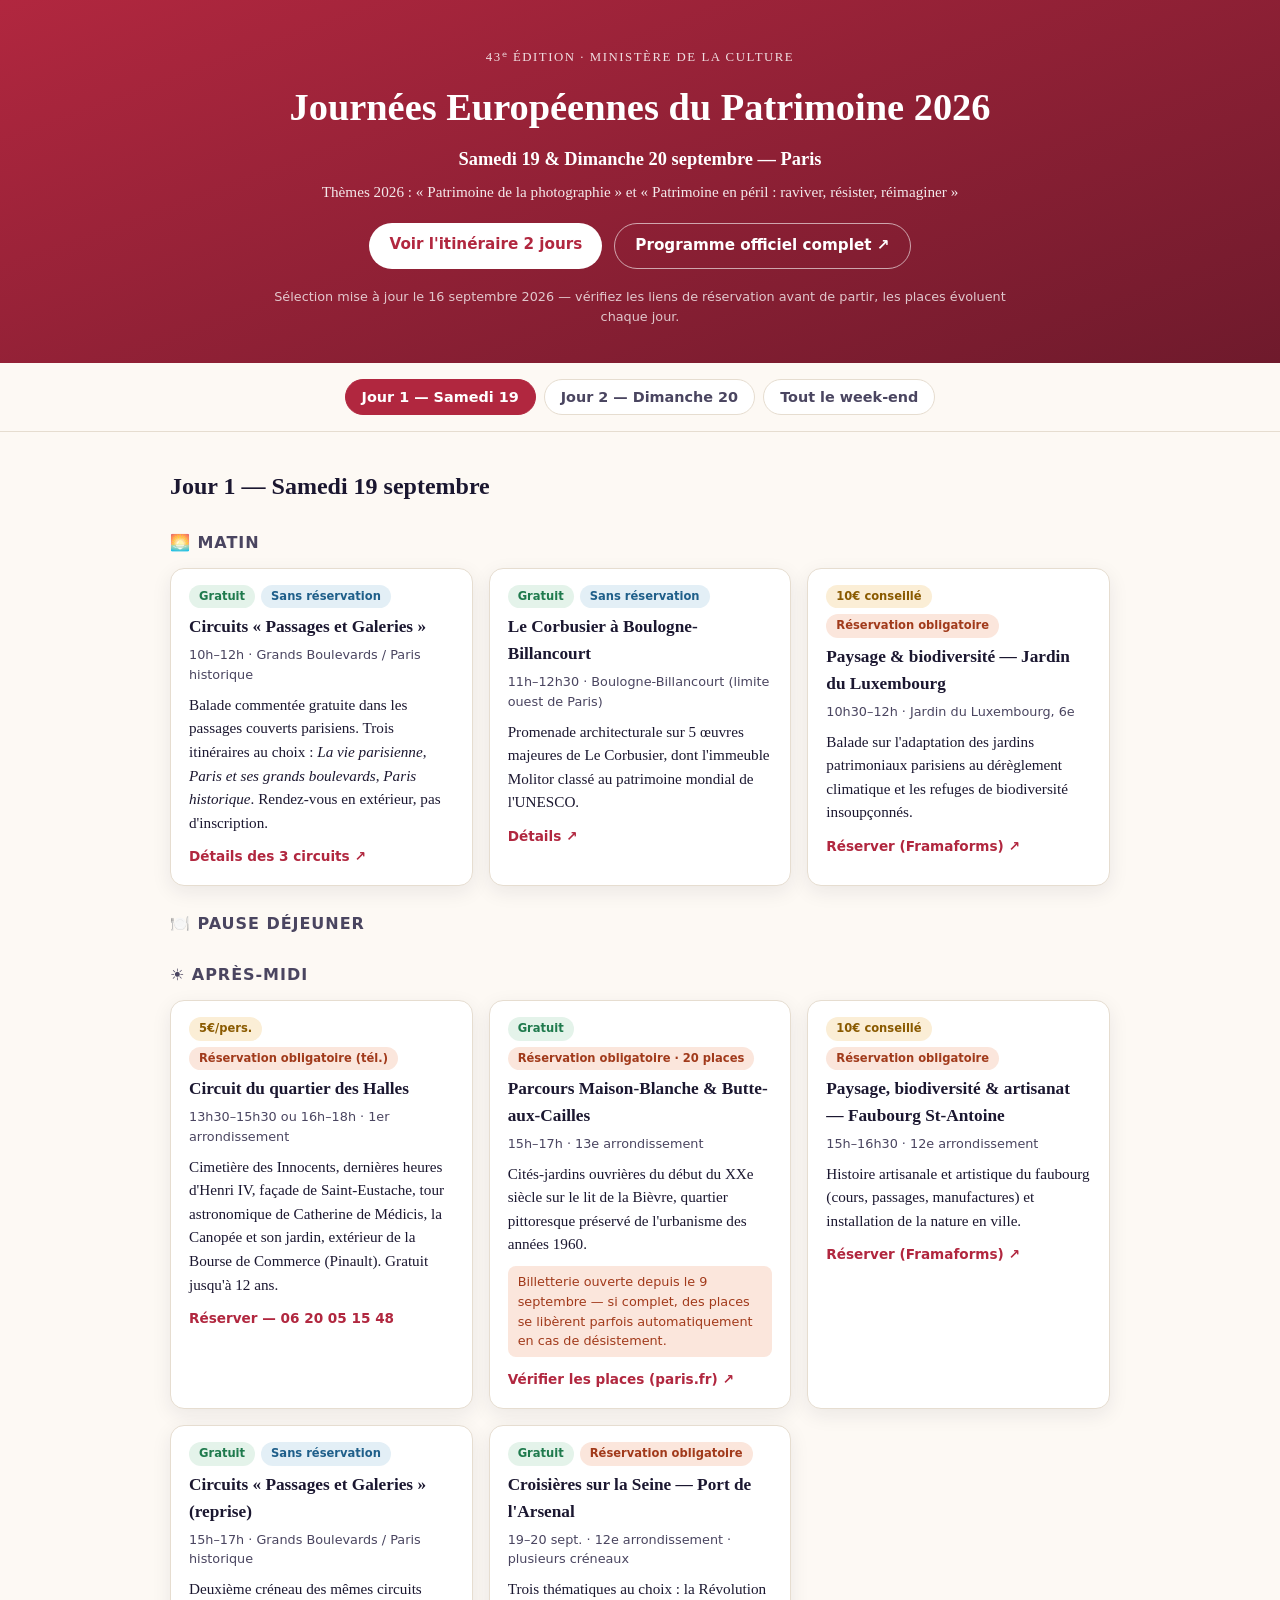
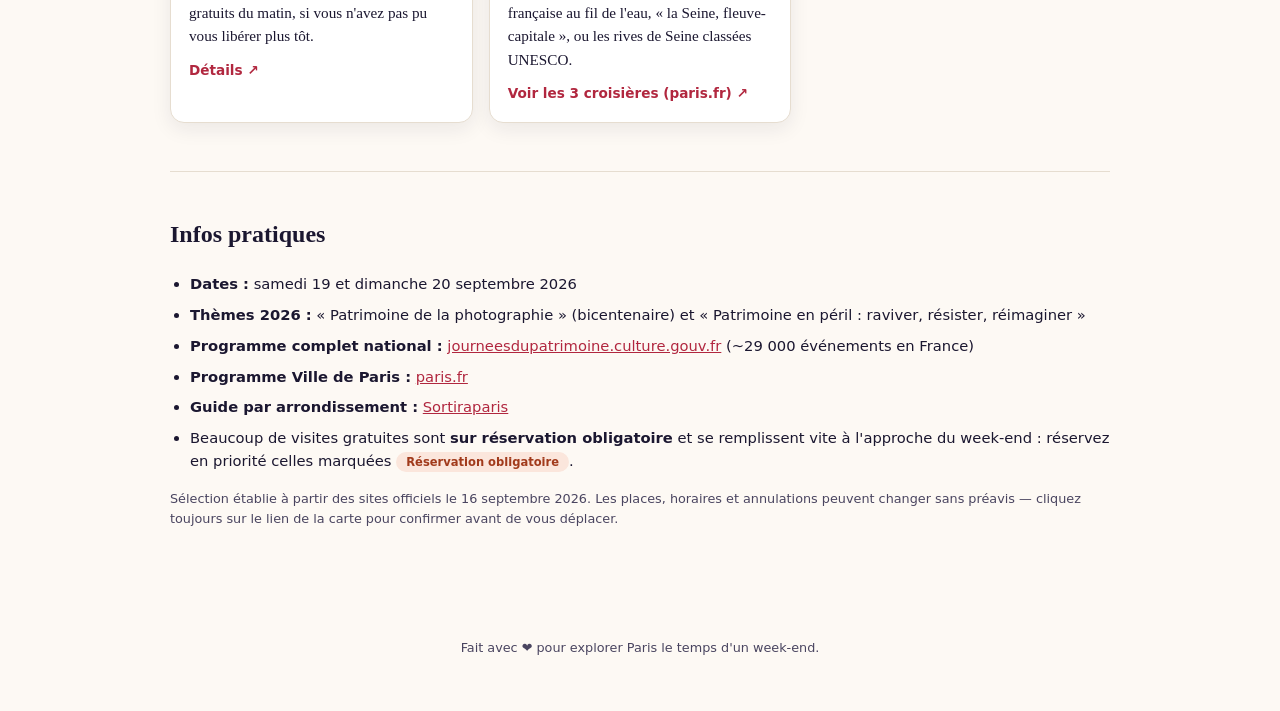
==== index.html @ 511c8ba9 "feat: site itinéraire 2 jours Journées du Patrimoine 2026 Paris Page statique présentant les parcour" ====
<!doctype html>
<html lang="fr">
<head>
<meta charset="UTF-8">
<meta name="viewport" content="width=device-width, initial-scale=1">
<title>Journées du Patrimoine 2026 — Paris</title>
<meta name="description" content="Itinéraire sur 2 jours pour les Journées Européennes du Patrimoine 2026 à Paris : parcours, circuits et visites, samedi 19 et dimanche 20 septembre.">
<link rel="icon" href="data:image/svg+xml,<svg xmlns=%22http://www.w3.org/2000/svg%22 viewBox=%220 0 100 100%22><text y=%22.9em%22 font-size=%2290%22>🏛️</text></svg>">
<link rel="stylesheet" href="assets/style.css">
</head>
<body>

<header class="hero">
  <div class="hero-inner">
    <p class="eyebrow">43ᵉ édition · Ministère de la Culture</p>
    <h1>Journées Européennes du Patrimoine 2026</h1>
    <p class="dates">Samedi 19 &amp; Dimanche 20 septembre — Paris</p>
    <p class="themes">Thèmes 2026 : « Patrimoine de la photographie » et « Patrimoine en péril : raviver, résister, réimaginer »</p>
    <div class="hero-actions">
      <a class="btn btn-primary" href="#itineraire">Voir l'itinéraire 2 jours</a>
      <a class="btn btn-ghost" href="https://journeesdupatrimoine.culture.gouv.fr/programme" target="_blank" rel="noopener">Programme officiel complet ↗</a>
    </div>
    <p class="updated">Sélection mise à jour le 16 septembre 2026 — vérifiez les liens de réservation avant de partir, les places évoluent chaque jour.</p>
  </div>
</header>

<nav class="tabs" aria-label="Choix du jour">
  <button class="tab-btn is-active" data-day="1">Jour 1 — Samedi 19</button>
  <button class="tab-btn" data-day="2">Jour 2 — Dimanche 20</button>
  <button class="tab-btn" data-day="0">Tout le week-end</button>
</nav>

<main id="itineraire">

  <!-- ===================== JOUR 1 ===================== -->
  <section class="day" data-day="1">
    <h2 class="day-title">Jour 1 — Samedi 19 septembre</h2>

    <h3 class="slot">🌅 Matin</h3>
    <div class="cards">

      <article class="card">
        <div class="card-top">
          <span class="chip chip-free">Gratuit</span>
          <span class="chip chip-open">Sans réservation</span>
        </div>
        <h4>Circuits « Passages et Galeries »</h4>
        <p class="meta">10h–12h · Grands Boulevards / Paris historique</p>
        <p>Balade commentée gratuite dans les passages couverts parisiens. Trois itinéraires au choix : <em>La vie parisienne</em>, <em>Paris et ses grands boulevards</em>, <em>Paris historique</em>. Rendez-vous en extérieur, pas d'inscription.</p>
        <a class="link" href="https://www.sortiraparis.com/actualites/journees-du-patrimoine/guides/316820-journees-du-patrimoine-2026-a-paris-les-parcours-de-visites-dans-la-capitale" target="_blank" rel="noopener">Détails des 3 circuits ↗</a>
      </article>

      <article class="card">
        <div class="card-top">
          <span class="chip chip-free">Gratuit</span>
          <span class="chip chip-open">Sans réservation</span>
        </div>
        <h4>Le Corbusier à Boulogne-Billancourt</h4>
        <p class="meta">11h–12h30 · Boulogne-Billancourt (limite ouest de Paris)</p>
        <p>Promenade architecturale sur 5 œuvres majeures de Le Corbusier, dont l'immeuble Molitor classé au patrimoine mondial de l'UNESCO.</p>
        <a class="link" href="https://www.sortiraparis.com/actualites/journees-du-patrimoine/guides/316820-journees-du-patrimoine-2026-a-paris-les-parcours-de-visites-dans-la-capitale" target="_blank" rel="noopener">Détails ↗</a>
      </article>

      <article class="card">
        <div class="card-top">
          <span class="chip chip-paid">10€ conseillé</span>
          <span class="chip chip-warn">Réservation obligatoire</span>
        </div>
        <h4>Paysage &amp; biodiversité — Jardin du Luxembourg</h4>
        <p class="meta">10h30–12h · Jardin du Luxembourg, 6e</p>
        <p>Balade sur l'adaptation des jardins patrimoniaux parisiens au dérèglement climatique et les refuges de biodiversité insoupçonnés.</p>
        <a class="link" href="https://framaforms.org/inscription-parcours-paysage-et-biodiversite-du-19-septembre-2026-a-10h30-autour-du-jardin-du" target="_blank" rel="noopener">Réserver (Framaforms) ↗</a>
      </article>

    </div>

    <h3 class="slot">🍽️ Pause déjeuner</h3>

    <h3 class="slot">☀️ Après-midi</h3>
    <div class="cards">

      <article class="card">
        <div class="card-top">
          <span class="chip chip-paid">5€/pers.</span>
          <span class="chip chip-warn">Réservation obligatoire (tél.)</span>
        </div>
        <h4>Circuit du quartier des Halles</h4>
        <p class="meta">13h30–15h30 ou 16h–18h · 1er arrondissement</p>
        <p>Cimetière des Innocents, dernières heures d'Henri IV, façade de Saint-Eustache, tour astronomique de Catherine de Médicis, la Canopée et son jardin, extérieur de la Bourse de Commerce (Pinault). Gratuit jusqu'à 12 ans.</p>
        <a class="link" href="tel:0620051548">Réserver — 06 20 05 15 48</a>
      </article>

      <article class="card">
        <div class="card-top">
          <span class="chip chip-free">Gratuit</span>
          <span class="chip chip-warn">Réservation obligatoire · 20 places</span>
        </div>
        <h4>Parcours Maison-Blanche &amp; Butte-aux-Cailles</h4>
        <p class="meta">15h–17h · 13e arrondissement</p>
        <p>Cités-jardins ouvrières du début du XXe siècle sur le lit de la Bièvre, quartier pittoresque préservé de l'urbanisme des années 1960.</p>
        <p class="note">Billetterie ouverte depuis le 9 septembre — si complet, des places se libèrent parfois automatiquement en cas de désistement.</p>
        <a class="link" href="https://www.paris.fr/evenements/jep-2026-parcours-dans-le-quartier-de-la-butte-aux-cailles-113688" target="_blank" rel="noopener">Vérifier les places (paris.fr) ↗</a>
      </article>

      <article class="card">
        <div class="card-top">
          <span class="chip chip-paid">10€ conseillé</span>
          <span class="chip chip-warn">Réservation obligatoire</span>
        </div>
        <h4>Paysage, biodiversité &amp; artisanat — Faubourg St-Antoine</h4>
        <p class="meta">15h–16h30 · 12e arrondissement</p>
        <p>Histoire artisanale et artistique du faubourg (cours, passages, manufactures) et installation de la nature en ville.</p>
        <a class="link" href="https://framaforms.org/inscription-parcours-paysage-et-biodiversite-du-19-septembre-2026-a-15h-biodiversite-et-artisanat-au" target="_blank" rel="noopener">Réserver (Framaforms) ↗</a>
      </article>

      <article class="card">
        <div class="card-top">
          <span class="chip chip-free">Gratuit</span>
          <span class="chip chip-open">Sans réservation</span>
        </div>
        <h4>Circuits « Passages et Galeries » (reprise)</h4>
        <p class="meta">15h–17h · Grands Boulevards / Paris historique</p>
        <p>Deuxième créneau des mêmes circuits gratuits du matin, si vous n'avez pas pu vous libérer plus tôt.</p>
        <a class="link" href="https://www.sortiraparis.com/actualites/journees-du-patrimoine/guides/316820-journees-du-patrimoine-2026-a-paris-les-parcours-de-visites-dans-la-capitale" target="_blank" rel="noopener">Détails ↗</a>
      </article>

      <article class="card">
        <div class="card-top">
          <span class="chip chip-free">Gratuit</span>
          <span class="chip chip-warn">Réservation obligatoire</span>
        </div>
        <h4>Croisières sur la Seine — Port de l'Arsenal</h4>
        <p class="meta">19–20 sept. · 12e arrondissement · plusieurs créneaux</p>
        <p>Trois thématiques au choix : la Révolution française au fil de l'eau, « la Seine, fleuve-capitale », ou les rives de Seine classées UNESCO.</p>
        <a class="link" href="https://www.paris.fr/evenements/les-journees-europeennes-du-patrimoine-2026-decouvrez-le-programme-113133" target="_blank" rel="noopener">Voir les 3 croisières (paris.fr) ↗</a>
      </article>

    </div>
  </section>

  <!-- ===================== JOUR 2 ===================== -->
  <section class="day" data-day="2" hidden>
    <h2 class="day-title">Jour 2 — Dimanche 20 septembre</h2>

    <h3 class="slot">🌅 Matin</h3>
    <div class="cards">

      <article class="card">
        <div class="card-top">
          <span class="chip chip-free">Gratuit</span>
          <span class="chip chip-open">Sans réservation</span>
        </div>
        <h4>Circuits « Passages et Galeries »</h4>
        <p class="meta">10h–12h · Grands Boulevards / Paris historique</p>
        <p>Même principe que la veille : balade libre d'accès dans les passages couverts, trois itinéraires au choix.</p>
        <a class="link" href="https://www.sortiraparis.com/actualites/journees-du-patrimoine/guides/316820-journees-du-patrimoine-2026-a-paris-les-parcours-de-visites-dans-la-capitale" target="_blank" rel="noopener">Détails ↗</a>
      </article>

      <article class="card">
        <div class="card-top">
          <span class="chip chip-free">Gratuit</span>
          <span class="chip chip-warn">Réservation obligatoire</span>
        </div>
        <h4>Croisières sur la Seine — Port de l'Arsenal</h4>
        <p class="meta">19–20 sept. · 12e arrondissement</p>
        <p>Créneaux du dimanche disponibles pour les 3 thématiques (Révolution française, Seine fleuve-capitale, rives classées UNESCO).</p>
        <a class="link" href="https://www.paris.fr/evenements/les-journees-europeennes-du-patrimoine-2026-decouvrez-le-programme-113133" target="_blank" rel="noopener">Voir les croisières (paris.fr) ↗</a>
      </article>

    </div>

    <h3 class="slot">🍽️ Pause déjeuner</h3>

    <h3 class="slot">☀️ Après-midi</h3>
    <div class="cards">

      <article class="card">
        <div class="card-top">
          <span class="chip chip-free">Gratuit</span>
          <span class="chip chip-open">Sans réservation</span>
        </div>
        <h4>Le Corbusier à Boulogne-Billancourt</h4>
        <p class="meta">15h–16h30 · Boulogne-Billancourt</p>
        <p>Deuxième créneau du week-end pour cette promenade architecturale, si vous préférez la faire le dimanche.</p>
        <a class="link" href="https://www.sortiraparis.com/actualites/journees-du-patrimoine/guides/316820-journees-du-patrimoine-2026-a-paris-les-parcours-de-visites-dans-la-capitale" target="_blank" rel="noopener">Détails ↗</a>
      </article>

      <article class="card">
        <div class="card-top">
          <span class="chip chip-free">Gratuit</span>
          <span class="chip chip-open">Sans réservation</span>
        </div>
        <h4>Circuits « Passages et Galeries » (reprise)</h4>
        <p class="meta">15h–17h · Grands Boulevards / Paris historique</p>
        <p>Dernier créneau du week-end pour ces circuits gratuits sans inscription.</p>
        <a class="link" href="https://www.sortiraparis.com/actualites/journees-du-patrimoine/guides/316820-journees-du-patrimoine-2026-a-paris-les-parcours-de-visites-dans-la-capitale" target="_blank" rel="noopener">Détails ↗</a>
      </article>

    </div>
  </section>

  <!-- ===================== TOUT LE WEEK-END ===================== -->
  <section class="day" data-day="0" hidden>
    <h2 class="day-title">Sites ouverts tout le week-end (samedi ET dimanche)</h2>
    <p class="sub">À glisser dans l'un ou l'autre jour selon votre parcours géographique — tous nécessitent une réservation, à faire vite.</p>
    <div class="cards">

      <article class="card">
        <div class="card-top">
          <span class="chip chip-free">Gratuit</span>
          <span class="chip chip-warn">Réservation obligatoire</span>
        </div>
        <h4>Hôtel de Ville de Paris</h4>
        <p class="meta">4e arrondissement</p>
        <p>Salons, bibliothèque, salle du Conseil, rencontre avec artisans et restaurateurs, expo photo pour le bicentenaire de la photographie.</p>
        <a class="link" href="https://www.paris.fr/evenements/les-journees-europeennes-du-patrimoine-2026-decouvrez-le-programme-113133" target="_blank" rel="noopener">Réserver (paris.fr) ↗</a>
      </article>

      <article class="card">
        <div class="card-top">
          <span class="chip chip-free">Gratuit</span>
          <span class="chip chip-warn">Réservation obligatoire</span>
        </div>
        <h4>Musée des Arts et Métiers — coulisses</h4>
        <p class="meta">Paris Centre (3e)</p>
        <p>Visite des réserves, histoire de l'église Saint-Martin-des-Champs et du télégraphe de Chappe.</p>
        <a class="link" href="https://www.paris.fr/pages/dix-visites-incontournables-pour-les-journees-du-patrimoine-24566" target="_blank" rel="noopener">Détails ↗</a>
      </article>

      <article class="card">
        <div class="card-top">
          <span class="chip chip-free">Gratuit</span>
          <span class="chip chip-warn">Réservation obligatoire</span>
        </div>
        <h4>Agence spatiale européenne (ESA)</h4>
        <p class="meta">15e arrondissement</p>
        <p>Coulisses de la conquête spatiale : satellites, fusées, missions lunaires, simulation du Conseil de l'ESA.</p>
        <a class="link" href="https://www.paris.fr/pages/dix-visites-incontournables-pour-les-journees-du-patrimoine-24566" target="_blank" rel="noopener">Détails ↗</a>
      </article>

    </div>
  </section>

  <section class="practical">
    <h2>Infos pratiques</h2>
    <ul>
      <li><strong>Dates :</strong> samedi 19 et dimanche 20 septembre 2026</li>
      <li><strong>Thèmes 2026 :</strong> « Patrimoine de la photographie » (bicentenaire) et « Patrimoine en péril : raviver, résister, réimaginer »</li>
      <li><strong>Programme complet national :</strong> <a href="https://journeesdupatrimoine.culture.gouv.fr/programme" target="_blank" rel="noopener">journeesdupatrimoine.culture.gouv.fr</a> (~29 000 événements en France)</li>
      <li><strong>Programme Ville de Paris :</strong> <a href="https://www.paris.fr/evenements/les-journees-europeennes-du-patrimoine-2026-decouvrez-le-programme-113133" target="_blank" rel="noopener">paris.fr</a></li>
      <li><strong>Guide par arrondissement :</strong> <a href="https://www.sortiraparis.com/actualites/journees-du-patrimoine/guides/74984-journees-du-patrimoine-2026-a-paris-75-le-programme-des-visites-a-faire-par-arrondissement" target="_blank" rel="noopener">Sortiraparis</a></li>
      <li>Beaucoup de visites gratuites sont <strong>sur réservation obligatoire</strong> et se remplissent vite à l'approche du week-end : réservez en priorité celles marquées <span class="chip chip-warn" style="display:inline">Réservation obligatoire</span>.</li>
    </ul>
    <p class="disclaimer">Sélection établie à partir des sites officiels le 16 septembre 2026. Les places, horaires et annulations peuvent changer sans préavis — cliquez toujours sur le lien de la carte pour confirmer avant de vous déplacer.</p>
  </section>

</main>

<footer class="site-footer">
  <p>Fait avec ❤️ pour explorer Paris le temps d'un week-end.</p>
</footer>

<script src="assets/script.js"></script>
</body>
</html>
---- assets/style.css ----
:root {
  --ink: #1b1730;
  --ink-soft: #4a4560;
  --paper: #fdf9f4;
  --paper-alt: #ffffff;
  --line: #e6ddd0;
  --accent: #b1273f;
  --accent-ink: #ffffff;
  --free: #1f7a4d;
  --free-bg: #e4f3ea;
  --paid: #8a5a00;
  --paid-bg: #fbeed6;
  --warn: #a13a1b;
  --warn-bg: #fbe6dc;
  --open: #1f5f8a;
  --open-bg: #e3eff6;
  --radius: 14px;
  --shadow: 0 6px 20px rgba(27, 23, 48, 0.08);
}

@media (prefers-color-scheme: dark) {
  :root:not([data-theme="light"]) {
    --ink: #f2eee6;
    --ink-soft: #c7c1d6;
    --paper: #17131f;
    --paper-alt: #201b2b;
    --line: #34304a;
    --shadow: 0 6px 24px rgba(0, 0, 0, 0.4);
    --free-bg: #16382a;
    --free: #7fd9a8;
    --paid-bg: #3a2c10;
    --paid: #e8c26b;
    --warn-bg: #3a2013;
    --warn: #f0a17f;
    --open-bg: #142b3a;
    --open: #8fc7ea;
  }
}

:root[data-theme="dark"] {
  --ink: #f2eee6;
  --ink-soft: #c7c1d6;
  --paper: #17131f;
  --paper-alt: #201b2b;
  --line: #34304a;
  --shadow: 0 6px 24px rgba(0, 0, 0, 0.4);
  --free-bg: #16382a;
  --free: #7fd9a8;
  --paid-bg: #3a2c10;
  --paid: #e8c26b;
  --warn-bg: #3a2013;
  --warn: #f0a17f;
  --open-bg: #142b3a;
  --open: #8fc7ea;
}

* { box-sizing: border-box; }

body {
  margin: 0;
  background: var(--paper);
  color: var(--ink);
  font-family: "Georgia", "Iowan Old Style", "Palatino Linotype", serif;
  line-height: 1.55;
}

.hero {
  background: linear-gradient(160deg, #b1273f 0%, #6f1a2c 100%);
  color: #fff;
  padding: 48px 20px 36px;
  text-align: center;
}
.hero-inner { max-width: 760px; margin: 0 auto; }
.eyebrow {
  text-transform: uppercase;
  letter-spacing: 0.12em;
  font-size: 0.8rem;
  opacity: 0.85;
  margin: 0 0 10px;
}
.hero h1 { margin: 0 0 8px; font-size: clamp(1.6rem, 5vw, 2.4rem); }
.dates { font-size: 1.15rem; margin: 0 0 6px; font-weight: bold; }
.themes { font-size: 0.95rem; opacity: 0.9; margin: 0 0 20px; }
.hero-actions { display: flex; gap: 12px; justify-content: center; flex-wrap: wrap; }
.btn {
  display: inline-block;
  padding: 10px 20px;
  border-radius: 999px;
  text-decoration: none;
  font-size: 0.95rem;
  font-family: system-ui, sans-serif;
  font-weight: 600;
}
.btn-primary { background: #fff; color: var(--accent); }
.btn-ghost { border: 1px solid rgba(255,255,255,0.6); color: #fff; }
.updated { font-size: 0.8rem; opacity: 0.75; margin: 18px 0 0; font-family: system-ui, sans-serif; }

.tabs {
  display: flex;
  justify-content: center;
  gap: 8px;
  padding: 16px 12px;
  flex-wrap: wrap;
  position: sticky;
  top: 0;
  background: var(--paper);
  z-index: 10;
  border-bottom: 1px solid var(--line);
}
.tab-btn {
  font-family: system-ui, sans-serif;
  font-weight: 600;
  font-size: 0.9rem;
  padding: 9px 16px;
  border-radius: 999px;
  border: 1px solid var(--line);
  background: var(--paper-alt);
  color: var(--ink-soft);
  cursor: pointer;
}
.tab-btn.is-active {
  background: var(--accent);
  color: #fff;
  border-color: var(--accent);
}

main { max-width: 980px; margin: 0 auto; padding: 8px 20px 60px; }

.day-title { font-size: 1.5rem; margin: 28px 0 4px; }
.sub { color: var(--ink-soft); font-family: system-ui, sans-serif; font-size: 0.9rem; margin-top: 0; }
.slot { font-family: system-ui, sans-serif; font-size: 1rem; text-transform: uppercase; letter-spacing: 0.06em; color: var(--ink-soft); margin: 26px 0 12px; }

.cards {
  display: grid;
  grid-template-columns: repeat(auto-fit, minmax(260px, 1fr));
  gap: 16px;
}

.card {
  background: var(--paper-alt);
  border: 1px solid var(--line);
  border-radius: var(--radius);
  padding: 16px 18px;
  box-shadow: var(--shadow);
}
.card h4 { margin: 4px 0 4px; font-size: 1.08rem; }
.card .meta {
  font-family: system-ui, sans-serif;
  font-size: 0.8rem;
  color: var(--ink-soft);
  margin: 0 0 8px;
}
.card p { margin: 0 0 10px; font-size: 0.95rem; }
.card .note {
  font-family: system-ui, sans-serif;
  font-size: 0.8rem;
  color: var(--warn);
  background: var(--warn-bg);
  padding: 6px 10px;
  border-radius: 8px;
}
.card-top { display: flex; gap: 6px; flex-wrap: wrap; margin-bottom: 6px; }

.chip {
  font-family: system-ui, sans-serif;
  font-size: 0.72rem;
  font-weight: 700;
  padding: 3px 10px;
  border-radius: 999px;
  white-space: nowrap;
}
.chip-free { background: var(--free-bg); color: var(--free); }
.chip-paid { background: var(--paid-bg); color: var(--paid); }
.chip-warn { background: var(--warn-bg); color: var(--warn); }
.chip-open { background: var(--open-bg); color: var(--open); }

.link {
  display: inline-block;
  font-family: system-ui, sans-serif;
  font-size: 0.85rem;
  font-weight: 600;
  color: var(--accent);
  text-decoration: none;
}
.link:hover { text-decoration: underline; }

.practical {
  margin-top: 48px;
  padding-top: 24px;
  border-top: 1px solid var(--line);
  font-family: system-ui, sans-serif;
}
.practical h2 { font-family: Georgia, serif; }
.practical ul { padding-left: 20px; font-size: 0.92rem; }
.practical li { margin-bottom: 8px; }
.practical a { color: var(--accent); }
.disclaimer { font-size: 0.8rem; color: var(--ink-soft); margin-top: 16px; }

.site-footer {
  text-align: center;
  font-family: system-ui, sans-serif;
  font-size: 0.8rem;
  color: var(--ink-soft);
  padding: 24px 0 40px;
}

@media (max-width: 480px) {
  .hero { padding: 36px 16px 28px; }
  main { padding: 8px 14px 48px; }
}
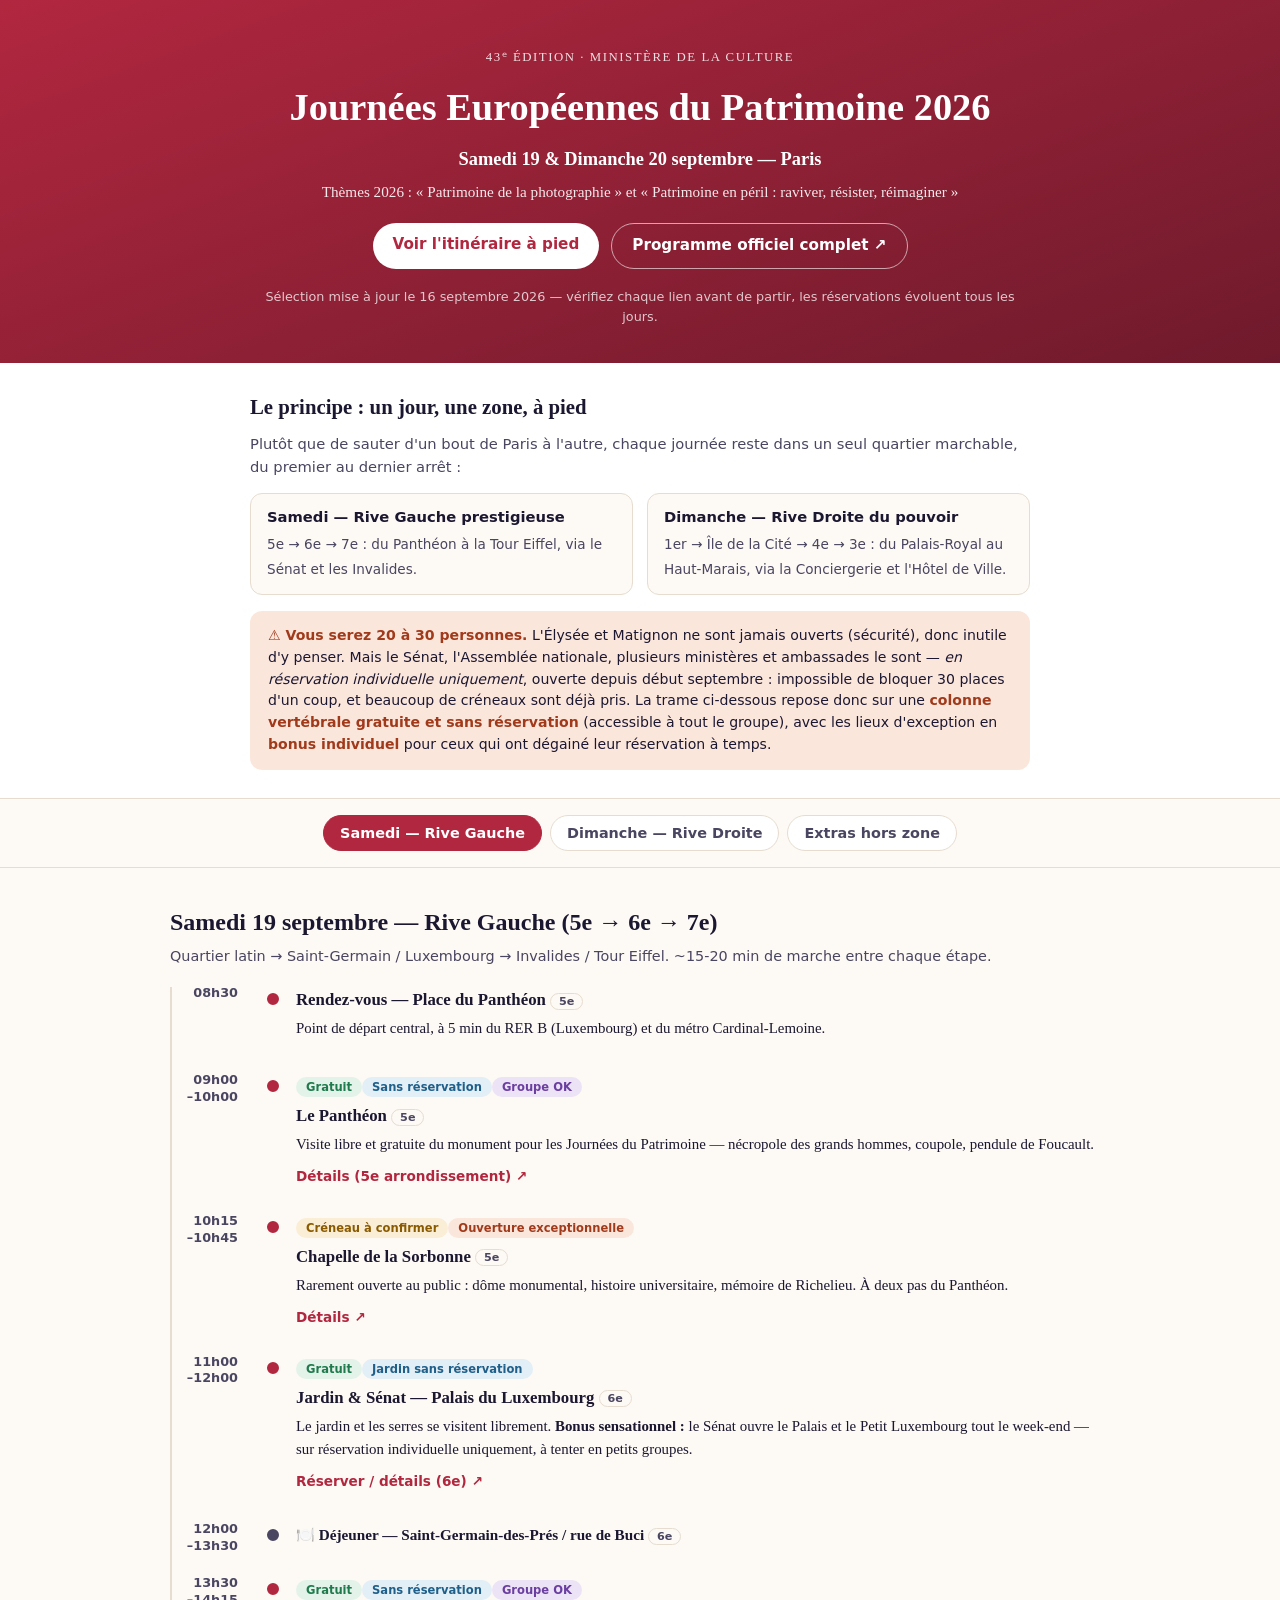
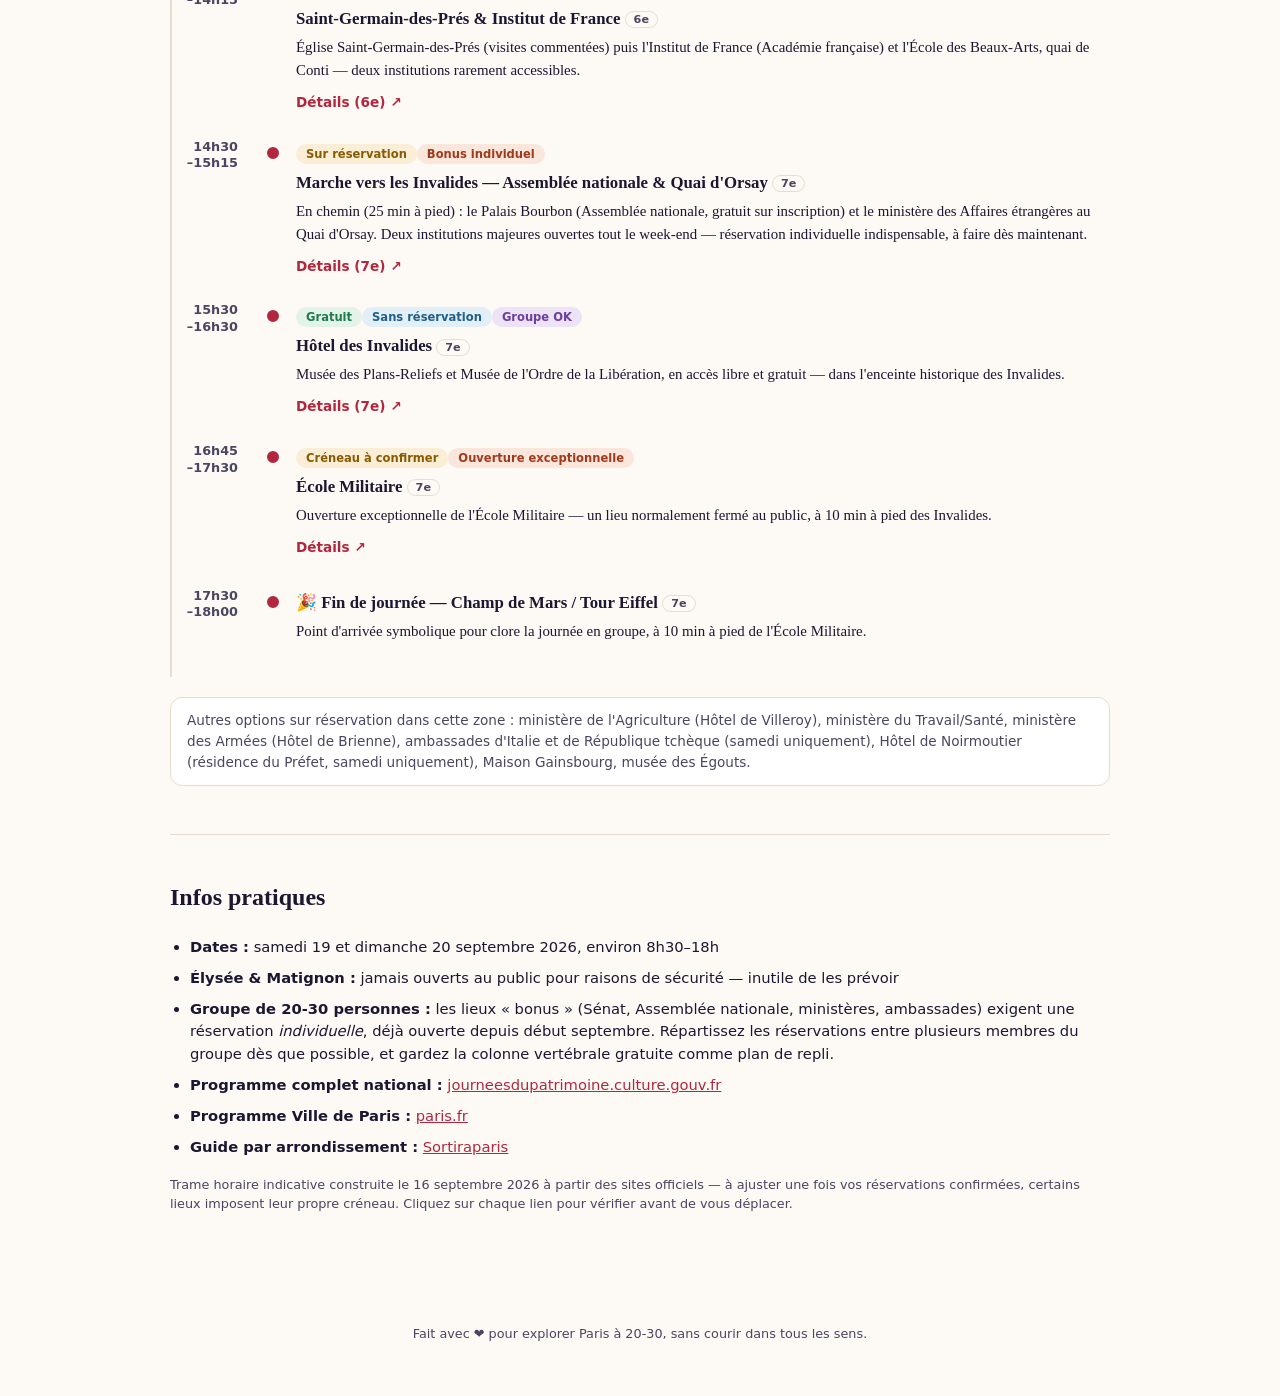
==== commit aade41fa: "feat: refonte géographique de l'itinéraire par zone marchable Remplace la trame précédente (qui saut" ====
--- a/index.html
+++ b/index.html
@@ -4,7 +4,7 @@
 <meta charset="UTF-8">
 <meta name="viewport" content="width=device-width, initial-scale=1">
 <title>Journées du Patrimoine 2026 — Paris</title>
-<meta name="description" content="Itinéraire sur 2 jours pour les Journées Européennes du Patrimoine 2026 à Paris : parcours, circuits et visites, samedi 19 et dimanche 20 septembre.">
+<meta name="description" content="Itinéraire à pied sur 2 jours pour les Journées Européennes du Patrimoine 2026 à Paris, organisé par zone géographique : Rive Gauche le samedi, Rive Droite historique le dimanche.">
 <link rel="icon" href="data:image/svg+xml,<svg xmlns=%22http://www.w3.org/2000/svg%22 viewBox=%220 0 100 100%22><text y=%22.9em%22 font-size=%2290%22>🏛️</text></svg>">
 <link rel="stylesheet" href="assets/style.css">
 </head>
@@ -17,225 +17,315 @@
     <p class="dates">Samedi 19 &amp; Dimanche 20 septembre — Paris</p>
     <p class="themes">Thèmes 2026 : « Patrimoine de la photographie » et « Patrimoine en péril : raviver, résister, réimaginer »</p>
     <div class="hero-actions">
-      <a class="btn btn-primary" href="#itineraire">Voir l'itinéraire 2 jours</a>
+      <a class="btn btn-primary" href="#itineraire">Voir l'itinéraire à pied</a>
       <a class="btn btn-ghost" href="https://journeesdupatrimoine.culture.gouv.fr/programme" target="_blank" rel="noopener">Programme officiel complet ↗</a>
     </div>
-    <p class="updated">Sélection mise à jour le 16 septembre 2026 — vérifiez les liens de réservation avant de partir, les places évoluent chaque jour.</p>
+    <p class="updated">Sélection mise à jour le 16 septembre 2026 — vérifiez chaque lien avant de partir, les réservations évoluent tous les jours.</p>
   </div>
 </header>
 
+<section class="concept">
+  <div class="concept-inner">
+    <h2>Le principe : un jour, une zone, à pied</h2>
+    <p>Plutôt que de sauter d'un bout de Paris à l'autre, chaque journée reste dans un seul quartier marchable, du premier au dernier arrêt :</p>
+    <div class="concept-cols">
+      <div>
+        <strong>Samedi — Rive Gauche prestigieuse</strong>
+        <span>5e → 6e → 7e : du Panthéon à la Tour Eiffel, via le Sénat et les Invalides.</span>
+      </div>
+      <div>
+        <strong>Dimanche — Rive Droite du pouvoir</strong>
+        <span>1er → Île de la Cité → 4e → 3e : du Palais-Royal au Haut-Marais, via la Conciergerie et l'Hôtel de Ville.</span>
+      </div>
+    </div>
+    <div class="callout">
+      <strong>⚠️ Vous serez 20 à 30 personnes.</strong> L'Élysée et Matignon ne sont jamais ouverts (sécurité), donc inutile d'y penser. Mais le Sénat, l'Assemblée nationale, plusieurs ministères et ambassades le sont — <em>en réservation individuelle uniquement</em>, ouverte depuis début septembre : impossible de bloquer 30 places d'un coup, et beaucoup de créneaux sont déjà pris. La trame ci-dessous repose donc sur une <strong>colonne vertébrale gratuite et sans réservation</strong> (accessible à tout le groupe), avec les lieux d'exception en <strong>bonus individuel</strong> pour ceux qui ont dégainé leur réservation à temps.
+    </div>
+  </div>
+</section>
+
 <nav class="tabs" aria-label="Choix du jour">
-  <button class="tab-btn is-active" data-day="1">Jour 1 — Samedi 19</button>
-  <button class="tab-btn" data-day="2">Jour 2 — Dimanche 20</button>
-  <button class="tab-btn" data-day="0">Tout le week-end</button>
+  <button class="tab-btn is-active" data-day="1">Samedi — Rive Gauche</button>
+  <button class="tab-btn" data-day="2">Dimanche — Rive Droite</button>
+  <button class="tab-btn" data-day="0">Extras hors zone</button>
 </nav>
 
 <main id="itineraire">
 
-  <!-- ===================== JOUR 1 ===================== -->
+  <!-- ===================== JOUR 1 : RIVE GAUCHE ===================== -->
   <section class="day" data-day="1">
-    <h2 class="day-title">Jour 1 — Samedi 19 septembre</h2>
-
-    <h3 class="slot">🌅 Matin</h3>
+    <h2 class="day-title">Samedi 19 septembre — Rive Gauche (5e → 6e → 7e)</h2>
+    <p class="sub">Quartier latin → Saint-Germain / Luxembourg → Invalides / Tour Eiffel. ~15-20 min de marche entre chaque étape.</p>
+
+    <ol class="timeline">
+
+      <li class="stop">
+        <div class="stop-time">08h30</div>
+        <div class="stop-body">
+          <h4>Rendez-vous — Place du Panthéon <span class="zone">5e</span></h4>
+          <p>Point de départ central, à 5 min du RER B (Luxembourg) et du métro Cardinal-Lemoine.</p>
+        </div>
+      </li>
+
+      <li class="stop">
+        <div class="stop-time">09h00<br>–10h00</div>
+        <div class="stop-body">
+          <span class="chip chip-free">Gratuit</span><span class="chip chip-open">Sans réservation</span><span class="chip chip-group">Groupe OK</span>
+          <h4>Le Panthéon <span class="zone">5e</span></h4>
+          <p>Visite libre et gratuite du monument pour les Journées du Patrimoine — nécropole des grands hommes, coupole, pendule de Foucault.</p>
+          <a class="link" href="https://www.sortiraparis.com/actualites/journees-du-patrimoine/guides/318693-journees-du-patrimoine-paris-2026-le-programme-des-visites-dans-le-5e-arrondissement" target="_blank" rel="noopener">Détails (5e arrondissement) ↗</a>
+        </div>
+      </li>
+
+      <li class="stop">
+        <div class="stop-time">10h15<br>–10h45</div>
+        <div class="stop-body">
+          <span class="chip chip-paid">Créneau à confirmer</span><span class="chip chip-warn">Ouverture exceptionnelle</span>
+          <h4>Chapelle de la Sorbonne <span class="zone">5e</span></h4>
+          <p>Rarement ouverte au public : dôme monumental, histoire universitaire, mémoire de Richelieu. À deux pas du Panthéon.</p>
+          <a class="link" href="https://www.sortiraparis.com/actualites/journees-du-patrimoine/guides/318693-journees-du-patrimoine-paris-2026-le-programme-des-visites-dans-le-5e-arrondissement" target="_blank" rel="noopener">Détails ↗</a>
+        </div>
+      </li>
+
+      <li class="stop">
+        <div class="stop-time">11h00<br>–12h00</div>
+        <div class="stop-body">
+          <span class="chip chip-free">Gratuit</span><span class="chip chip-open">Jardin sans réservation</span>
+          <h4>Jardin &amp; Sénat — Palais du Luxembourg <span class="zone">6e</span></h4>
+          <p>Le jardin et les serres se visitent librement. <strong>Bonus sensationnel :</strong> le Sénat ouvre le Palais et le Petit Luxembourg tout le week-end — sur réservation individuelle uniquement, à tenter en petits groupes.</p>
+          <a class="link" href="https://www.sortiraparis.com/actualites/journees-du-patrimoine/guides/318679-journees-du-patrimoine-2026-le-programme-des-visites-dans-le-6e-arrondissement-de-paris" target="_blank" rel="noopener">Réserver / détails (6e) ↗</a>
+        </div>
+      </li>
+
+      <li class="stop stop-break">
+        <div class="stop-time">12h00<br>–13h30</div>
+        <div class="stop-body">
+          <h4>🍽️ Déjeuner — Saint-Germain-des-Prés / rue de Buci <span class="zone">6e</span></h4>
+        </div>
+      </li>
+
+      <li class="stop">
+        <div class="stop-time">13h30<br>–14h15</div>
+        <div class="stop-body">
+          <span class="chip chip-free">Gratuit</span><span class="chip chip-open">Sans réservation</span><span class="chip chip-group">Groupe OK</span>
+          <h4>Saint-Germain-des-Prés &amp; Institut de France <span class="zone">6e</span></h4>
+          <p>Église Saint-Germain-des-Prés (visites commentées) puis l'Institut de France (Académie française) et l'École des Beaux-Arts, quai de Conti — deux institutions rarement accessibles.</p>
+          <a class="link" href="https://www.sortiraparis.com/actualites/journees-du-patrimoine/guides/318679-journees-du-patrimoine-2026-le-programme-des-visites-dans-le-6e-arrondissement-de-paris" target="_blank" rel="noopener">Détails (6e) ↗</a>
+        </div>
+      </li>
+
+      <li class="stop">
+        <div class="stop-time">14h30<br>–15h15</div>
+        <div class="stop-body">
+          <span class="chip chip-paid">Sur réservation</span><span class="chip chip-warn">Bonus individuel</span>
+          <h4>Marche vers les Invalides — Assemblée nationale &amp; Quai d'Orsay <span class="zone">7e</span></h4>
+          <p>En chemin (25 min à pied) : le Palais Bourbon (Assemblée nationale, gratuit sur inscription) et le ministère des Affaires étrangères au Quai d'Orsay. Deux institutions majeures ouvertes tout le week-end — réservation individuelle indispensable, à faire dès maintenant.</p>
+          <a class="link" href="https://www.sortiraparis.com/actualites/journees-du-patrimoine/guides/318687-journees-du-patrimoine-2026-partez-a-la-decouverte-du-7e-arrondissement-de-paris" target="_blank" rel="noopener">Détails (7e) ↗</a>
+        </div>
+      </li>
+
+      <li class="stop">
+        <div class="stop-time">15h30<br>–16h30</div>
+        <div class="stop-body">
+          <span class="chip chip-free">Gratuit</span><span class="chip chip-open">Sans réservation</span><span class="chip chip-group">Groupe OK</span>
+          <h4>Hôtel des Invalides <span class="zone">7e</span></h4>
+          <p>Musée des Plans-Reliefs et Musée de l'Ordre de la Libération, en accès libre et gratuit — dans l'enceinte historique des Invalides.</p>
+          <a class="link" href="https://www.sortiraparis.com/actualites/journees-du-patrimoine/guides/318687-journees-du-patrimoine-2026-partez-a-la-decouverte-du-7e-arrondissement-de-paris" target="_blank" rel="noopener">Détails (7e) ↗</a>
+        </div>
+      </li>
+
+      <li class="stop">
+        <div class="stop-time">16h45<br>–17h30</div>
+        <div class="stop-body">
+          <span class="chip chip-paid">Créneau à confirmer</span><span class="chip chip-warn">Ouverture exceptionnelle</span>
+          <h4>École Militaire <span class="zone">7e</span></h4>
+          <p>Ouverture exceptionnelle de l'École Militaire — un lieu normalement fermé au public, à 10 min à pied des Invalides.</p>
+          <a class="link" href="https://www.sortiraparis.com/actualites/journees-du-patrimoine/guides/318687-journees-du-patrimoine-2026-partez-a-la-decouverte-du-7e-arrondissement-de-paris" target="_blank" rel="noopener">Détails ↗</a>
+        </div>
+      </li>
+
+      <li class="stop">
+        <div class="stop-time">17h30<br>–18h00</div>
+        <div class="stop-body">
+          <h4>🎉 Fin de journée — Champ de Mars / Tour Eiffel <span class="zone">7e</span></h4>
+          <p>Point d'arrivée symbolique pour clore la journée en groupe, à 10 min à pied de l'École Militaire.</p>
+        </div>
+      </li>
+
+    </ol>
+
+    <p class="also-in-zone">Autres options sur réservation dans cette zone : ministère de l'Agriculture (Hôtel de Villeroy), ministère du Travail/Santé, ministère des Armées (Hôtel de Brienne), ambassades d'Italie et de République tchèque (samedi uniquement), Hôtel de Noirmoutier (résidence du Préfet, samedi uniquement), Maison Gainsbourg, musée des Égouts.</p>
+  </section>
+
+  <!-- ===================== JOUR 2 : RIVE DROITE ===================== -->
+  <section class="day" data-day="2" hidden>
+    <h2 class="day-title">Dimanche 20 septembre — Rive Droite du pouvoir (1er → Île de la Cité → 4e → 3e)</h2>
+    <p class="sub">Palais-Royal → Tuileries → Île de la Cité → Marais → Haut-Marais. ~15-20 min de marche entre chaque étape.</p>
+
+    <ol class="timeline">
+
+      <li class="stop">
+        <div class="stop-time">08h30</div>
+        <div class="stop-body">
+          <h4>Rendez-vous — Jardins du Palais-Royal <span class="zone">1er</span></h4>
+          <p>Métro Palais-Royal – Musée du Louvre, à 2 min à pied.</p>
+        </div>
+      </li>
+
+      <li class="stop">
+        <div class="stop-time">09h00<br>–09h45</div>
+        <div class="stop-body">
+          <span class="chip chip-free">Gratuit</span><span class="chip chip-open">Jardins sans réservation</span><span class="chip chip-group">Groupe OK</span>
+          <h4>Palais-Royal &amp; Cour des Comptes <span class="zone">1er</span></h4>
+          <p>Jardins du Palais-Royal en accès libre, et la Cour des Comptes ouvre ses portes sans réservation. <strong>Bonus sensationnel :</strong> Conseil d'État, Conseil constitutionnel et ministère de la Culture, également au Palais-Royal, sur réservation individuelle.</p>
+          <a class="link" href="https://www.sortiraparis.com/actualites/journees-du-patrimoine/guides/318670-journees-du-patrimoine-2026-a-paris-le-programme-incontournable-dans-le-1er-arrondissement" target="_blank" rel="noopener">Détails (1er) ↗</a>
+        </div>
+      </li>
+
+      <li class="stop">
+        <div class="stop-time">10h00<br>–10h45</div>
+        <div class="stop-body">
+          <span class="chip chip-free">Gratuit</span><span class="chip chip-open">Sans réservation</span><span class="chip chip-group">Groupe OK</span>
+          <h4>Jardin des Tuileries <span class="zone">1er</span></h4>
+          <p>Promenades commentées gratuites dans le jardin historique, entre Louvre et Concorde.</p>
+          <a class="link" href="https://www.sortiraparis.com/actualites/journees-du-patrimoine/guides/318670-journees-du-patrimoine-2026-a-paris-le-programme-incontournable-dans-le-1er-arrondissement" target="_blank" rel="noopener">Détails ↗</a>
+        </div>
+      </li>
+
+      <li class="stop">
+        <div class="stop-time">11h00<br>–12h00</div>
+        <div class="stop-body">
+          <span class="chip chip-free">Gratuit</span><span class="chip chip-open">Visite libre</span><span class="chip chip-group">Groupe OK</span>
+          <h4>Île de la Cité — Conciergerie &amp; Sainte-Chapelle <span class="zone">1er/4e</span></h4>
+          <p>La Conciergerie, ancienne prison de la Révolution, se visite librement et gratuitement. La Sainte-Chapelle et ses vitraux, juste à côté, complètent la visite (créneau à confirmer).</p>
+          <a class="link" href="https://www.sortiraparis.com/actualites/journees-du-patrimoine/guides/318670-journees-du-patrimoine-2026-a-paris-le-programme-incontournable-dans-le-1er-arrondissement" target="_blank" rel="noopener">Détails ↗</a>
+        </div>
+      </li>
+
+      <li class="stop stop-break">
+        <div class="stop-time">12h00<br>–13h30</div>
+        <div class="stop-body">
+          <h4>🍽️ Déjeuner — Île Saint-Louis <span class="zone">4e</span></h4>
+        </div>
+      </li>
+
+      <li class="stop">
+        <div class="stop-time">13h30<br>–14h15</div>
+        <div class="stop-body">
+          <span class="chip chip-free">Gratuit</span><span class="chip chip-warn">Hôtel de Ville sur résa</span>
+          <h4>Hôtel de Ville &amp; Mémorial des Martyrs de la Déportation <span class="zone">4e</span></h4>
+          <p>Le Mémorial, sur l'Île de la Cité, se visite librement et gratuitement — un lieu de mémoire poignant. L'Hôtel de Ville, juste après, ouvre ses salons sur réservation individuelle.</p>
+          <a class="link" href="https://www.sortiraparis.com/actualites/journees-du-patrimoine/guides/318677-journees-du-patrimoine-2026-les-bons-plans-et-animations-dans-le-4e-arrondissement" target="_blank" rel="noopener">Détails (4e) ↗</a>
+        </div>
+      </li>
+
+      <li class="stop">
+        <div class="stop-time">14h30<br>–15h15</div>
+        <div class="stop-body">
+          <span class="chip chip-free">Gratuit</span><span class="chip chip-open">Sans réservation</span><span class="chip chip-group">Groupe OK</span>
+          <h4>Le Marais — Saint-Gervais &amp; Mémorial de la Shoah <span class="zone">4e</span></h4>
+          <p>Église Saint-Gervais-Saint-Protais (visite et concert d'orgue) et le Mémorial de la Shoah, en accès libre et gratuit.</p>
+          <a class="link" href="https://www.sortiraparis.com/actualites/journees-du-patrimoine/guides/318677-journees-du-patrimoine-2026-les-bons-plans-et-animations-dans-le-4e-arrondissement" target="_blank" rel="noopener">Détails ↗</a>
+        </div>
+      </li>
+
+      <li class="stop">
+        <div class="stop-time">15h30<br>–16h15</div>
+        <div class="stop-body">
+          <span class="chip chip-free">Gratuit</span><span class="chip chip-open">Sans réservation</span><span class="chip chip-group">Groupe OK</span>
+          <h4>Haut-Marais — Carnavalet ou Picasso <span class="zone">3e</span></h4>
+          <p>Le musée Carnavalet (histoire de Paris) ou le musée Picasso, gratuits ce week-end — à choisir selon les goûts du groupe, ils sont à 5 min l'un de l'autre.</p>
+          <a class="link" href="https://www.sortiraparis.com/actualites/journees-du-patrimoine/guides/318813-journees-du-patrimoine-2026-a-paris-les-lieux-a-visiter-dans-le-3e-arrondissement" target="_blank" rel="noopener">Détails (3e) ↗</a>
+        </div>
+      </li>
+
+      <li class="stop">
+        <div class="stop-time">16h30<br>–17h15</div>
+        <div class="stop-body">
+          <span class="chip chip-free">Gratuit</span><span class="chip chip-open">Sans réservation</span><span class="chip chip-group">Groupe OK</span>
+          <h4>Archives nationales &amp; Musée de la Chasse et de la Nature <span class="zone">3e</span></h4>
+          <p>Les Archives nationales dans leur hôtel particulier, et le surprenant Musée de la Chasse et de la Nature — deux visites libres et gratuites pour finir en douceur.</p>
+          <a class="link" href="https://www.sortiraparis.com/actualites/journees-du-patrimoine/guides/318813-journees-du-patrimoine-2026-a-paris-les-lieux-a-visiter-dans-le-3e-arrondissement" target="_blank" rel="noopener">Détails ↗</a>
+        </div>
+      </li>
+
+      <li class="stop">
+        <div class="stop-time">17h15<br>–18h00</div>
+        <div class="stop-body">
+          <h4>🎉 Fin de journée — Haut-Marais <span class="zone">3e</span></h4>
+          <p>Terrasses et bars du quartier pour clore le week-end en groupe.</p>
+        </div>
+      </li>
+
+    </ol>
+
+    <p class="also-in-zone">Autres options sur réservation dans cette zone : ministère de la Justice (Hôtel de Bourvallais), Cour d'appel (samedi uniquement), Bourse de Commerce (collection Pinault), ateliers d'art du Louvre, Banque de France (samedi uniquement), Tribunal Administratif, Tribunal de Commerce, Bibliothèque polonaise (samedi uniquement), Hôtel de Sully.</p>
+  </section>
+
+  <!-- ===================== EXTRAS HORS ZONE ===================== -->
+  <section class="day" data-day="0" hidden>
+    <h2 class="day-title">Extras hors zone — pour un 3e jour ou un groupe scindé</h2>
+    <p class="sub">Ces parcours sont gratuits et sans réservation, mais géographiquement éloignés des deux zones ci-dessus : à réserver pour un sous-groupe motivé ou une prochaine visite, plutôt qu'à intégrer à la marche principale.</p>
     <div class="cards">
 
       <article class="card">
         <div class="card-top">
-          <span class="chip chip-free">Gratuit</span>
-          <span class="chip chip-open">Sans réservation</span>
+          <span class="chip chip-free">Gratuit</span><span class="chip chip-open">Sans réservation</span>
         </div>
         <h4>Circuits « Passages et Galeries »</h4>
-        <p class="meta">10h–12h · Grands Boulevards / Paris historique</p>
-        <p>Balade commentée gratuite dans les passages couverts parisiens. Trois itinéraires au choix : <em>La vie parisienne</em>, <em>Paris et ses grands boulevards</em>, <em>Paris historique</em>. Rendez-vous en extérieur, pas d'inscription.</p>
-        <a class="link" href="https://www.sortiraparis.com/actualites/journees-du-patrimoine/guides/316820-journees-du-patrimoine-2026-a-paris-les-parcours-de-visites-dans-la-capitale" target="_blank" rel="noopener">Détails des 3 circuits ↗</a>
-      </article>
-
-      <article class="card">
-        <div class="card-top">
-          <span class="chip chip-free">Gratuit</span>
-          <span class="chip chip-open">Sans réservation</span>
+        <p class="meta">Samedi et dimanche, 10h–12h et 15h–17h · Grands Boulevards (2e/9e)</p>
+        <p>Balade commentée gratuite dans les passages couverts parisiens. Trois itinéraires au choix.</p>
+        <a class="link" href="https://www.sortiraparis.com/actualites/journees-du-patrimoine/guides/316820-journees-du-patrimoine-2026-a-paris-les-parcours-de-visites-dans-la-capitale" target="_blank" rel="noopener">Détails ↗</a>
+      </article>
+
+      <article class="card">
+        <div class="card-top">
+          <span class="chip chip-paid">5€/pers.</span><span class="chip chip-warn">Réservation (tél.)</span>
+        </div>
+        <h4>Circuit du quartier des Halles</h4>
+        <p class="meta">Samedi uniquement, 13h30–15h30 ou 16h–18h · 1er</p>
+        <p>Cimetière des Innocents, Saint-Eustache, la Canopée. Uniquement le samedi : incompatible avec le programme du dimanche.</p>
+        <a class="link" href="tel:0620051548">Réserver — 06 20 05 15 48</a>
+      </article>
+
+      <article class="card">
+        <div class="card-top">
+          <span class="chip chip-free">Gratuit</span><span class="chip chip-open">Sans réservation</span>
         </div>
         <h4>Le Corbusier à Boulogne-Billancourt</h4>
-        <p class="meta">11h–12h30 · Boulogne-Billancourt (limite ouest de Paris)</p>
-        <p>Promenade architecturale sur 5 œuvres majeures de Le Corbusier, dont l'immeuble Molitor classé au patrimoine mondial de l'UNESCO.</p>
+        <p class="meta">Sam. 11h–12h30 &amp; 14h–15h30 · Dim. 15h–16h30 · hors Paris intra-muros</p>
+        <p>5 œuvres majeures classées UNESCO — nécessite un aller-retour dédié, à ne pas mélanger avec la marche du jour.</p>
         <a class="link" href="https://www.sortiraparis.com/actualites/journees-du-patrimoine/guides/316820-journees-du-patrimoine-2026-a-paris-les-parcours-de-visites-dans-la-capitale" target="_blank" rel="noopener">Détails ↗</a>
       </article>
 
       <article class="card">
         <div class="card-top">
-          <span class="chip chip-paid">10€ conseillé</span>
-          <span class="chip chip-warn">Réservation obligatoire</span>
-        </div>
-        <h4>Paysage &amp; biodiversité — Jardin du Luxembourg</h4>
-        <p class="meta">10h30–12h · Jardin du Luxembourg, 6e</p>
-        <p>Balade sur l'adaptation des jardins patrimoniaux parisiens au dérèglement climatique et les refuges de biodiversité insoupçonnés.</p>
-        <a class="link" href="https://framaforms.org/inscription-parcours-paysage-et-biodiversite-du-19-septembre-2026-a-10h30-autour-du-jardin-du" target="_blank" rel="noopener">Réserver (Framaforms) ↗</a>
-      </article>
-
-    </div>
-
-    <h3 class="slot">🍽️ Pause déjeuner</h3>
-
-    <h3 class="slot">☀️ Après-midi</h3>
-    <div class="cards">
-
-      <article class="card">
-        <div class="card-top">
-          <span class="chip chip-paid">5€/pers.</span>
-          <span class="chip chip-warn">Réservation obligatoire (tél.)</span>
-        </div>
-        <h4>Circuit du quartier des Halles</h4>
-        <p class="meta">13h30–15h30 ou 16h–18h · 1er arrondissement</p>
-        <p>Cimetière des Innocents, dernières heures d'Henri IV, façade de Saint-Eustache, tour astronomique de Catherine de Médicis, la Canopée et son jardin, extérieur de la Bourse de Commerce (Pinault). Gratuit jusqu'à 12 ans.</p>
-        <a class="link" href="tel:0620051548">Réserver — 06 20 05 15 48</a>
-      </article>
-
-      <article class="card">
-        <div class="card-top">
-          <span class="chip chip-free">Gratuit</span>
-          <span class="chip chip-warn">Réservation obligatoire · 20 places</span>
+          <span class="chip chip-free">Gratuit</span><span class="chip chip-warn">Résa · 20 places</span>
         </div>
         <h4>Parcours Maison-Blanche &amp; Butte-aux-Cailles</h4>
-        <p class="meta">15h–17h · 13e arrondissement</p>
-        <p>Cités-jardins ouvrières du début du XXe siècle sur le lit de la Bièvre, quartier pittoresque préservé de l'urbanisme des années 1960.</p>
-        <p class="note">Billetterie ouverte depuis le 9 septembre — si complet, des places se libèrent parfois automatiquement en cas de désistement.</p>
-        <a class="link" href="https://www.paris.fr/evenements/jep-2026-parcours-dans-le-quartier-de-la-butte-aux-cailles-113688" target="_blank" rel="noopener">Vérifier les places (paris.fr) ↗</a>
-      </article>
-
-      <article class="card">
-        <div class="card-top">
-          <span class="chip chip-paid">10€ conseillé</span>
-          <span class="chip chip-warn">Réservation obligatoire</span>
-        </div>
-        <h4>Paysage, biodiversité &amp; artisanat — Faubourg St-Antoine</h4>
-        <p class="meta">15h–16h30 · 12e arrondissement</p>
-        <p>Histoire artisanale et artistique du faubourg (cours, passages, manufactures) et installation de la nature en ville.</p>
-        <a class="link" href="https://framaforms.org/inscription-parcours-paysage-et-biodiversite-du-19-septembre-2026-a-15h-biodiversite-et-artisanat-au" target="_blank" rel="noopener">Réserver (Framaforms) ↗</a>
-      </article>
-
-      <article class="card">
-        <div class="card-top">
-          <span class="chip chip-free">Gratuit</span>
-          <span class="chip chip-open">Sans réservation</span>
-        </div>
-        <h4>Circuits « Passages et Galeries » (reprise)</h4>
-        <p class="meta">15h–17h · Grands Boulevards / Paris historique</p>
-        <p>Deuxième créneau des mêmes circuits gratuits du matin, si vous n'avez pas pu vous libérer plus tôt.</p>
-        <a class="link" href="https://www.sortiraparis.com/actualites/journees-du-patrimoine/guides/316820-journees-du-patrimoine-2026-a-paris-les-parcours-de-visites-dans-la-capitale" target="_blank" rel="noopener">Détails ↗</a>
-      </article>
-
-      <article class="card">
-        <div class="card-top">
-          <span class="chip chip-free">Gratuit</span>
-          <span class="chip chip-warn">Réservation obligatoire</span>
+        <p class="meta">Samedi 15h–17h · 13e arrondissement</p>
+        <p>Cités-jardins ouvrières préservées — beau parcours, mais isolé au sud, loin des deux zones principales.</p>
+        <a class="link" href="https://www.paris.fr/evenements/jep-2026-parcours-dans-le-quartier-de-la-butte-aux-cailles-113688" target="_blank" rel="noopener">Vérifier les places ↗</a>
+      </article>
+
+      <article class="card">
+        <div class="card-top">
+          <span class="chip chip-paid">10€ conseillé</span><span class="chip chip-warn">Réservation</span>
+        </div>
+        <h4>Paysage &amp; biodiversité — Faubourg St-Antoine</h4>
+        <p class="meta">Samedi 15h–16h30 · 12e arrondissement</p>
+        <p>Artisanat et nature en ville — même logique éloignée du cœur historique.</p>
+        <a class="link" href="https://framaforms.org/inscription-parcours-paysage-et-biodiversite-du-19-septembre-2026-a-15h-biodiversite-et-artisanat-au" target="_blank" rel="noopener">Réserver ↗</a>
+      </article>
+
+      <article class="card">
+        <div class="card-top">
+          <span class="chip chip-free">Gratuit</span><span class="chip chip-warn">Réservation obligatoire</span>
         </div>
         <h4>Croisières sur la Seine — Port de l'Arsenal</h4>
-        <p class="meta">19–20 sept. · 12e arrondissement · plusieurs créneaux</p>
-        <p>Trois thématiques au choix : la Révolution française au fil de l'eau, « la Seine, fleuve-capitale », ou les rives de Seine classées UNESCO.</p>
-        <a class="link" href="https://www.paris.fr/evenements/les-journees-europeennes-du-patrimoine-2026-decouvrez-le-programme-113133" target="_blank" rel="noopener">Voir les 3 croisières (paris.fr) ↗</a>
-      </article>
-
-    </div>
-  </section>
-
-  <!-- ===================== JOUR 2 ===================== -->
-  <section class="day" data-day="2" hidden>
-    <h2 class="day-title">Jour 2 — Dimanche 20 septembre</h2>
-
-    <h3 class="slot">🌅 Matin</h3>
-    <div class="cards">
-
-      <article class="card">
-        <div class="card-top">
-          <span class="chip chip-free">Gratuit</span>
-          <span class="chip chip-open">Sans réservation</span>
-        </div>
-        <h4>Circuits « Passages et Galeries »</h4>
-        <p class="meta">10h–12h · Grands Boulevards / Paris historique</p>
-        <p>Même principe que la veille : balade libre d'accès dans les passages couverts, trois itinéraires au choix.</p>
-        <a class="link" href="https://www.sortiraparis.com/actualites/journees-du-patrimoine/guides/316820-journees-du-patrimoine-2026-a-paris-les-parcours-de-visites-dans-la-capitale" target="_blank" rel="noopener">Détails ↗</a>
-      </article>
-
-      <article class="card">
-        <div class="card-top">
-          <span class="chip chip-free">Gratuit</span>
-          <span class="chip chip-warn">Réservation obligatoire</span>
-        </div>
-        <h4>Croisières sur la Seine — Port de l'Arsenal</h4>
-        <p class="meta">19–20 sept. · 12e arrondissement</p>
-        <p>Créneaux du dimanche disponibles pour les 3 thématiques (Révolution française, Seine fleuve-capitale, rives classées UNESCO).</p>
-        <a class="link" href="https://www.paris.fr/evenements/les-journees-europeennes-du-patrimoine-2026-decouvrez-le-programme-113133" target="_blank" rel="noopener">Voir les croisières (paris.fr) ↗</a>
-      </article>
-
-    </div>
-
-    <h3 class="slot">🍽️ Pause déjeuner</h3>
-
-    <h3 class="slot">☀️ Après-midi</h3>
-    <div class="cards">
-
-      <article class="card">
-        <div class="card-top">
-          <span class="chip chip-free">Gratuit</span>
-          <span class="chip chip-open">Sans réservation</span>
-        </div>
-        <h4>Le Corbusier à Boulogne-Billancourt</h4>
-        <p class="meta">15h–16h30 · Boulogne-Billancourt</p>
-        <p>Deuxième créneau du week-end pour cette promenade architecturale, si vous préférez la faire le dimanche.</p>
-        <a class="link" href="https://www.sortiraparis.com/actualites/journees-du-patrimoine/guides/316820-journees-du-patrimoine-2026-a-paris-les-parcours-de-visites-dans-la-capitale" target="_blank" rel="noopener">Détails ↗</a>
-      </article>
-
-      <article class="card">
-        <div class="card-top">
-          <span class="chip chip-free">Gratuit</span>
-          <span class="chip chip-open">Sans réservation</span>
-        </div>
-        <h4>Circuits « Passages et Galeries » (reprise)</h4>
-        <p class="meta">15h–17h · Grands Boulevards / Paris historique</p>
-        <p>Dernier créneau du week-end pour ces circuits gratuits sans inscription.</p>
-        <a class="link" href="https://www.sortiraparis.com/actualites/journees-du-patrimoine/guides/316820-journees-du-patrimoine-2026-a-paris-les-parcours-de-visites-dans-la-capitale" target="_blank" rel="noopener">Détails ↗</a>
-      </article>
-
-    </div>
-  </section>
-
-  <!-- ===================== TOUT LE WEEK-END ===================== -->
-  <section class="day" data-day="0" hidden>
-    <h2 class="day-title">Sites ouverts tout le week-end (samedi ET dimanche)</h2>
-    <p class="sub">À glisser dans l'un ou l'autre jour selon votre parcours géographique — tous nécessitent une réservation, à faire vite.</p>
-    <div class="cards">
-
-      <article class="card">
-        <div class="card-top">
-          <span class="chip chip-free">Gratuit</span>
-          <span class="chip chip-warn">Réservation obligatoire</span>
-        </div>
-        <h4>Hôtel de Ville de Paris</h4>
-        <p class="meta">4e arrondissement</p>
-        <p>Salons, bibliothèque, salle du Conseil, rencontre avec artisans et restaurateurs, expo photo pour le bicentenaire de la photographie.</p>
-        <a class="link" href="https://www.paris.fr/evenements/les-journees-europeennes-du-patrimoine-2026-decouvrez-le-programme-113133" target="_blank" rel="noopener">Réserver (paris.fr) ↗</a>
-      </article>
-
-      <article class="card">
-        <div class="card-top">
-          <span class="chip chip-free">Gratuit</span>
-          <span class="chip chip-warn">Réservation obligatoire</span>
-        </div>
-        <h4>Musée des Arts et Métiers — coulisses</h4>
-        <p class="meta">Paris Centre (3e)</p>
-        <p>Visite des réserves, histoire de l'église Saint-Martin-des-Champs et du télégraphe de Chappe.</p>
-        <a class="link" href="https://www.paris.fr/pages/dix-visites-incontournables-pour-les-journees-du-patrimoine-24566" target="_blank" rel="noopener">Détails ↗</a>
-      </article>
-
-      <article class="card">
-        <div class="card-top">
-          <span class="chip chip-free">Gratuit</span>
-          <span class="chip chip-warn">Réservation obligatoire</span>
-        </div>
-        <h4>Agence spatiale européenne (ESA)</h4>
-        <p class="meta">15e arrondissement</p>
-        <p>Coulisses de la conquête spatiale : satellites, fusées, missions lunaires, simulation du Conseil de l'ESA.</p>
-        <a class="link" href="https://www.paris.fr/pages/dix-visites-incontournables-pour-les-journees-du-patrimoine-24566" target="_blank" rel="noopener">Détails ↗</a>
+        <p class="meta">Samedi et dimanche · 12e arrondissement</p>
+        <p>Trois thématiques (Révolution française, Seine fleuve-capitale, rives UNESCO) — à faire seul ou en petit groupe, pas en marche collective.</p>
+        <a class="link" href="https://www.paris.fr/evenements/les-journees-europeennes-du-patrimoine-2026-decouvrez-le-programme-113133" target="_blank" rel="noopener">Voir les croisières ↗</a>
       </article>
 
     </div>
@@ -244,20 +334,20 @@
   <section class="practical">
     <h2>Infos pratiques</h2>
     <ul>
-      <li><strong>Dates :</strong> samedi 19 et dimanche 20 septembre 2026</li>
-      <li><strong>Thèmes 2026 :</strong> « Patrimoine de la photographie » (bicentenaire) et « Patrimoine en péril : raviver, résister, réimaginer »</li>
-      <li><strong>Programme complet national :</strong> <a href="https://journeesdupatrimoine.culture.gouv.fr/programme" target="_blank" rel="noopener">journeesdupatrimoine.culture.gouv.fr</a> (~29 000 événements en France)</li>
+      <li><strong>Dates :</strong> samedi 19 et dimanche 20 septembre 2026, environ 8h30–18h</li>
+      <li><strong>Élysée &amp; Matignon :</strong> jamais ouverts au public pour raisons de sécurité — inutile de les prévoir</li>
+      <li><strong>Groupe de 20-30 personnes :</strong> les lieux « bonus » (Sénat, Assemblée nationale, ministères, ambassades) exigent une réservation <em>individuelle</em>, déjà ouverte depuis début septembre. Répartissez les réservations entre plusieurs membres du groupe dès que possible, et gardez la colonne vertébrale gratuite comme plan de repli.</li>
+      <li><strong>Programme complet national :</strong> <a href="https://journeesdupatrimoine.culture.gouv.fr/programme" target="_blank" rel="noopener">journeesdupatrimoine.culture.gouv.fr</a></li>
       <li><strong>Programme Ville de Paris :</strong> <a href="https://www.paris.fr/evenements/les-journees-europeennes-du-patrimoine-2026-decouvrez-le-programme-113133" target="_blank" rel="noopener">paris.fr</a></li>
       <li><strong>Guide par arrondissement :</strong> <a href="https://www.sortiraparis.com/actualites/journees-du-patrimoine/guides/74984-journees-du-patrimoine-2026-a-paris-75-le-programme-des-visites-a-faire-par-arrondissement" target="_blank" rel="noopener">Sortiraparis</a></li>
-      <li>Beaucoup de visites gratuites sont <strong>sur réservation obligatoire</strong> et se remplissent vite à l'approche du week-end : réservez en priorité celles marquées <span class="chip chip-warn" style="display:inline">Réservation obligatoire</span>.</li>
     </ul>
-    <p class="disclaimer">Sélection établie à partir des sites officiels le 16 septembre 2026. Les places, horaires et annulations peuvent changer sans préavis — cliquez toujours sur le lien de la carte pour confirmer avant de vous déplacer.</p>
+    <p class="disclaimer">Trame horaire indicative construite le 16 septembre 2026 à partir des sites officiels — à ajuster une fois vos réservations confirmées, certains lieux imposent leur propre créneau. Cliquez sur chaque lien pour vérifier avant de vous déplacer.</p>
   </section>
 
 </main>
 
 <footer class="site-footer">
-  <p>Fait avec ❤️ pour explorer Paris le temps d'un week-end.</p>
+  <p>Fait avec ❤️ pour explorer Paris à 20-30, sans courir dans tous les sens.</p>
 </footer>
 
 <script src="assets/script.js"></script>
--- a/assets/style.css
+++ b/assets/style.css
@@ -14,6 +14,8 @@
   --warn-bg: #fbe6dc;
   --open: #1f5f8a;
   --open-bg: #e3eff6;
+  --group: #6b3fa0;
+  --group-bg: #ede3f7;
   --radius: 14px;
   --shadow: 0 6px 20px rgba(27, 23, 48, 0.08);
 }
@@ -34,6 +36,8 @@
     --warn: #f0a17f;
     --open-bg: #142b3a;
     --open: #8fc7ea;
+    --group-bg: #2c2140;
+    --group: #c6a6ee;
   }
 }
 
@@ -52,6 +56,8 @@
   --warn: #f0a17f;
   --open-bg: #142b3a;
   --open: #8fc7ea;
+  --group-bg: #2c2140;
+  --group: #c6a6ee;
 }
 
 * { box-sizing: border-box; }
@@ -94,6 +100,37 @@
 .btn-primary { background: #fff; color: var(--accent); }
 .btn-ghost { border: 1px solid rgba(255,255,255,0.6); color: #fff; }
 .updated { font-size: 0.8rem; opacity: 0.75; margin: 18px 0 0; font-family: system-ui, sans-serif; }
+
+.concept {
+  background: var(--paper-alt);
+  border-bottom: 1px solid var(--line);
+  padding: 28px 20px;
+}
+.concept-inner { max-width: 780px; margin: 0 auto; font-family: system-ui, sans-serif; }
+.concept h2 { font-family: Georgia, serif; font-size: 1.3rem; margin: 0 0 10px; }
+.concept p { font-size: 0.92rem; color: var(--ink-soft); margin: 0 0 14px; }
+.concept-cols {
+  display: grid;
+  grid-template-columns: repeat(auto-fit, minmax(240px, 1fr));
+  gap: 14px;
+  margin-bottom: 16px;
+}
+.concept-cols > div {
+  background: var(--paper);
+  border: 1px solid var(--line);
+  border-radius: 12px;
+  padding: 12px 16px;
+}
+.concept-cols strong { display: block; font-size: 0.92rem; margin-bottom: 4px; }
+.concept-cols span { font-size: 0.85rem; color: var(--ink-soft); }
+.callout {
+  background: var(--warn-bg);
+  color: var(--ink);
+  border-radius: 12px;
+  padding: 14px 18px;
+  font-size: 0.88rem;
+}
+.callout strong { color: var(--warn); }
 
 .tabs {
   display: flex;
@@ -173,6 +210,86 @@
 .chip-paid { background: var(--paid-bg); color: var(--paid); }
 .chip-warn { background: var(--warn-bg); color: var(--warn); }
 .chip-open { background: var(--open-bg); color: var(--open); }
+.chip-group { background: var(--group-bg); color: var(--group); }
+
+.zone {
+  font-family: system-ui, sans-serif;
+  font-size: 0.7rem;
+  font-weight: 700;
+  color: var(--ink-soft);
+  border: 1px solid var(--line);
+  border-radius: 999px;
+  padding: 1px 8px;
+  vertical-align: middle;
+  white-space: nowrap;
+}
+
+.timeline {
+  list-style: none;
+  margin: 20px 0;
+  padding: 0 0 0 100px;
+  position: relative;
+  border-left: 2px solid var(--line);
+}
+.stop {
+  position: relative;
+  padding: 0 0 26px 24px;
+}
+.stop::before {
+  content: "";
+  position: absolute;
+  left: -7px;
+  top: 4px;
+  width: 12px;
+  height: 12px;
+  border-radius: 50%;
+  background: var(--accent);
+  border: 2px solid var(--paper);
+}
+.stop-time {
+  position: absolute;
+  left: -124px;
+  top: -2px;
+  width: 90px;
+  text-align: right;
+  font-family: system-ui, sans-serif;
+  font-weight: 700;
+  font-size: 0.8rem;
+  color: var(--ink-soft);
+  line-height: 1.3;
+}
+.stop-body h4 { margin: 4px 0 4px; font-size: 1.05rem; }
+.stop-body p { margin: 0 0 8px; font-size: 0.93rem; }
+.stop-break::before { background: var(--ink-soft); }
+.stop-break .stop-body h4 { font-size: 0.95rem; }
+
+.also-in-zone {
+  font-family: system-ui, sans-serif;
+  font-size: 0.85rem;
+  color: var(--ink-soft);
+  background: var(--paper-alt);
+  border: 1px solid var(--line);
+  border-radius: 12px;
+  padding: 12px 16px;
+  margin-top: 8px;
+}
+
+@media (max-width: 640px) {
+  .timeline { padding-left: 0; border-left: none; }
+  .stop { padding-left: 0; padding-bottom: 22px; border-left: 2px solid var(--line); padding-left: 20px; margin-left: 4px; }
+  .stop::before { left: -9px; }
+  .stop-time {
+    position: static;
+    width: auto;
+    text-align: left;
+    display: inline-block;
+    margin-bottom: 4px;
+    background: var(--open-bg);
+    color: var(--open);
+    padding: 2px 8px;
+    border-radius: 999px;
+  }
+}
 
 .link {
   display: inline-block;
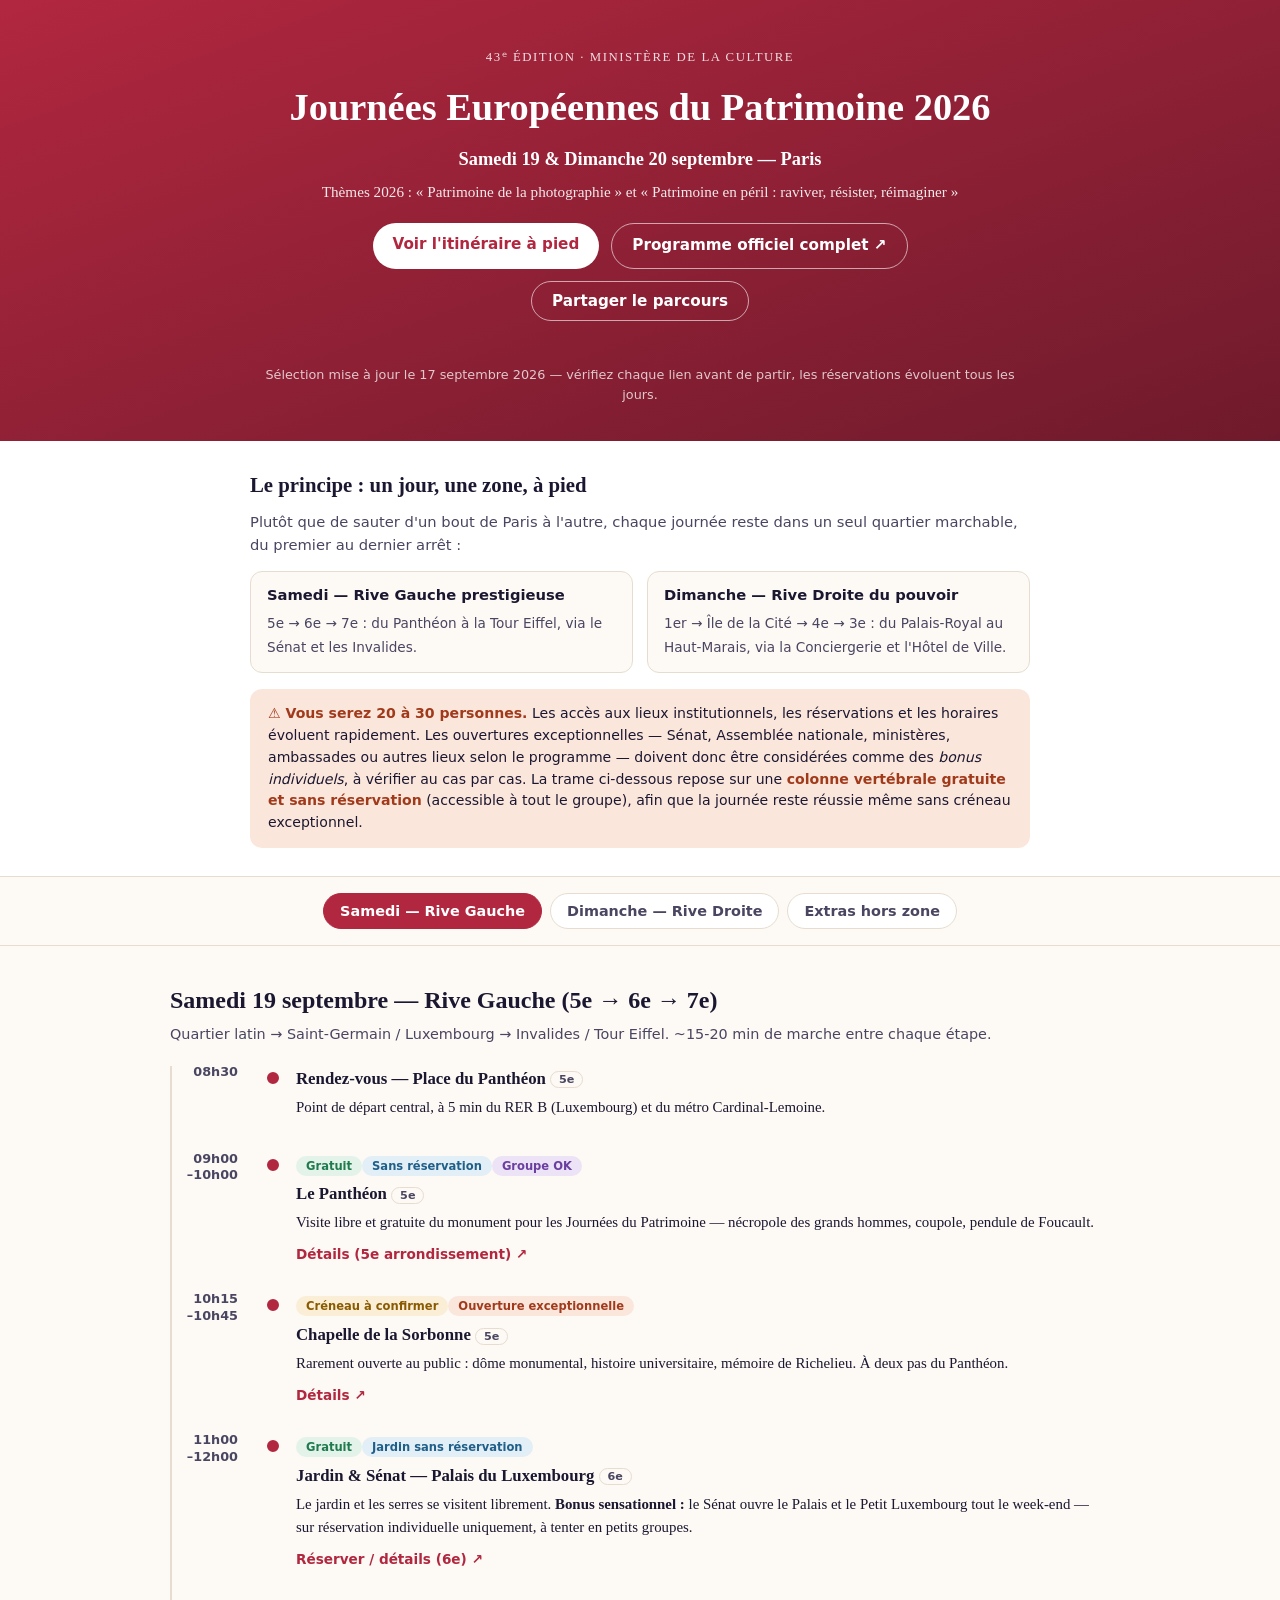
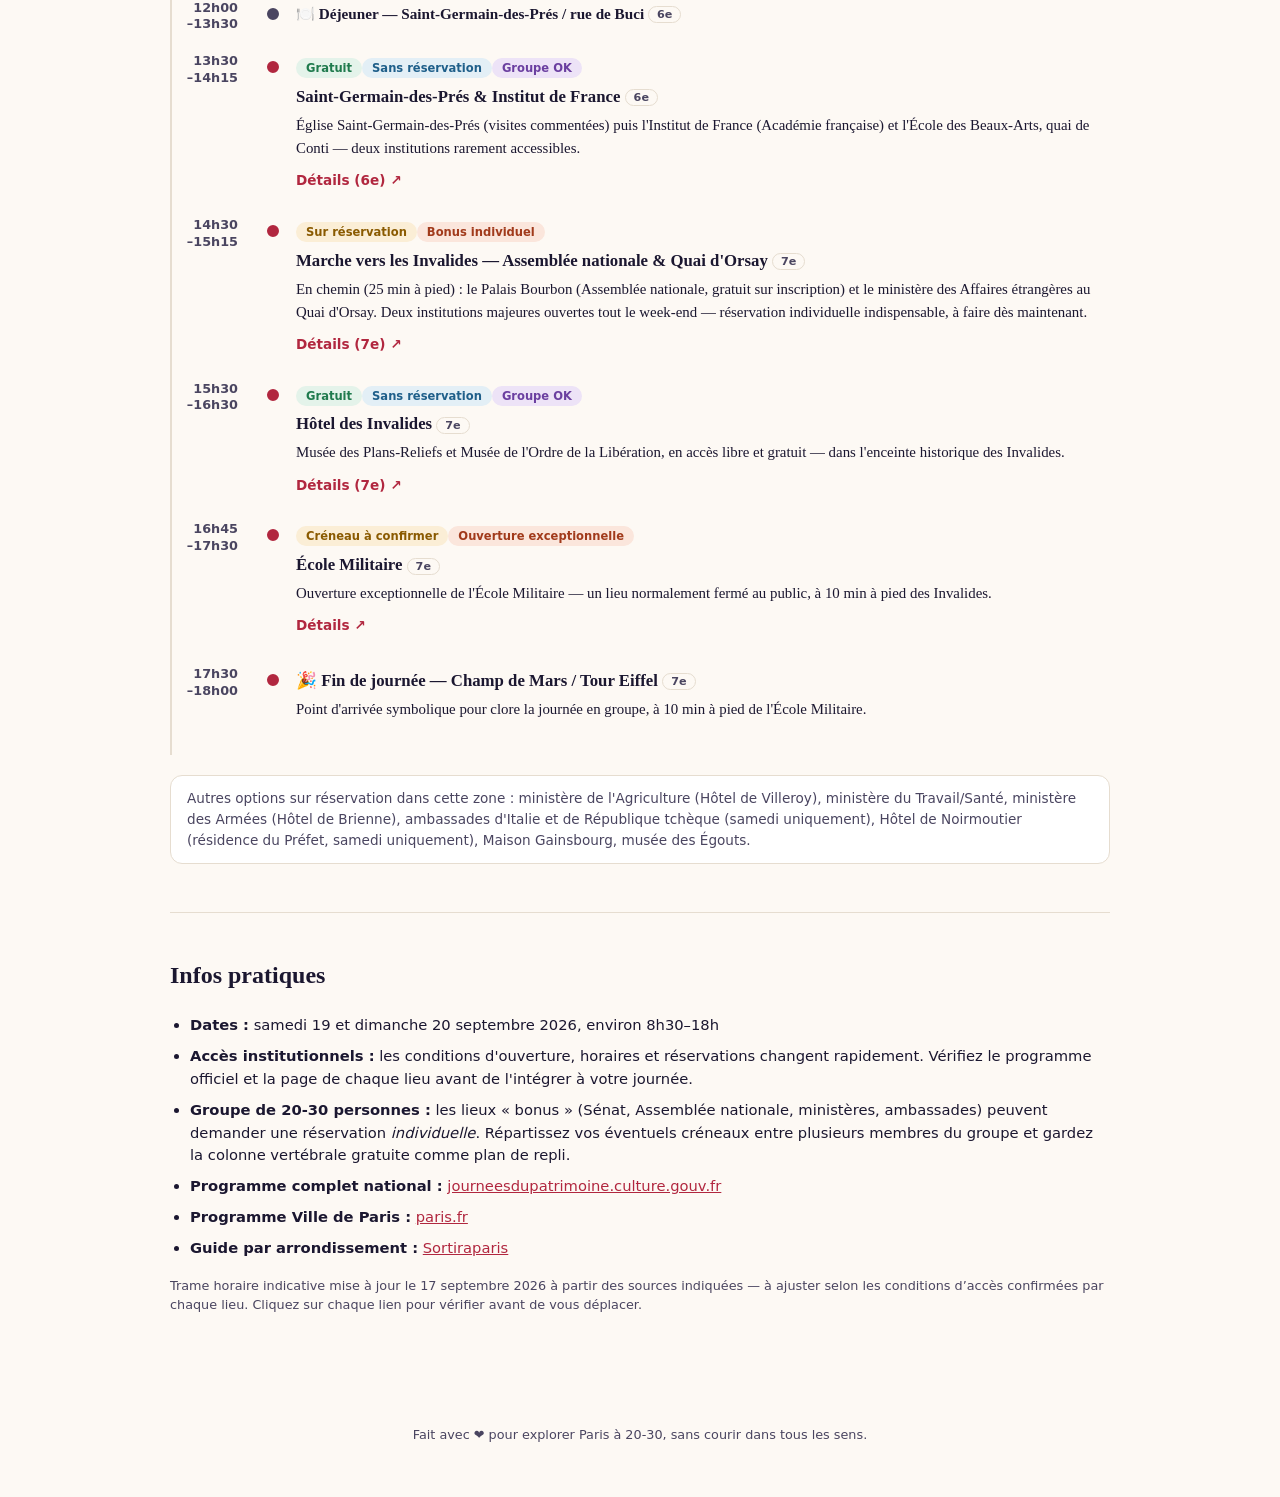
==== commit 55a14892: "feat: add media strategy and sharing" ====
--- a/index.html
+++ b/index.html
@@ -3,8 +3,21 @@
 <head>
 <meta charset="UTF-8">
 <meta name="viewport" content="width=device-width, initial-scale=1">
-<title>Journées du Patrimoine 2026 — Paris</title>
-<meta name="description" content="Itinéraire à pied sur 2 jours pour les Journées Européennes du Patrimoine 2026 à Paris, organisé par zone géographique : Rive Gauche le samedi, Rive Droite historique le dimanche.">
+<title>Journées du Patrimoine 2026 — Paris à pied</title>
+<meta name="description" content="Deux itinéraires à pied pour les Journées européennes du patrimoine 2026 à Paris : une zone par jour, une trame de groupe gratuite et des bonus à réserver individuellement.">
+<meta name="author" content="Journées du Patrimoine 2026 — Paris à pied">
+<meta name="theme-color" content="#b1273f">
+<meta name="robots" content="index,follow">
+<link rel="canonical" href="https://josephboulange0-gif.github.io/Journ-es-du-patrimoine-Paris-2026/">
+<meta property="og:type" content="website">
+<meta property="og:locale" content="fr_FR">
+<meta property="og:site_name" content="Journées du Patrimoine 2026 — Paris à pied">
+<meta property="og:title" content="Journées du Patrimoine 2026 — Paris à pied">
+<meta property="og:description" content="Deux itinéraires à pied, une zone par jour et une trame gratuite conçue pour un groupe à Paris.">
+<meta property="og:url" content="https://josephboulange0-gif.github.io/Journ-es-du-patrimoine-Paris-2026/">
+<meta name="twitter:card" content="summary">
+<meta name="twitter:title" content="Journées du Patrimoine 2026 — Paris à pied">
+<meta name="twitter:description" content="Deux itinéraires à pied, une zone par jour et une trame gratuite conçue pour un groupe à Paris.">
 <link rel="icon" href="data:image/svg+xml,<svg xmlns=%22http://www.w3.org/2000/svg%22 viewBox=%220 0 100 100%22><text y=%22.9em%22 font-size=%2290%22>🏛️</text></svg>">
 <link rel="stylesheet" href="assets/style.css">
 </head>
@@ -19,8 +32,10 @@
     <div class="hero-actions">
       <a class="btn btn-primary" href="#itineraire">Voir l'itinéraire à pied</a>
       <a class="btn btn-ghost" href="https://journeesdupatrimoine.culture.gouv.fr/programme" target="_blank" rel="noopener">Programme officiel complet ↗</a>
+      <button class="btn btn-ghost share-button" type="button" data-share-button data-share-text="Deux itinéraires à pied pour les Journées européennes du patrimoine 2026 à Paris : une zone par jour et une trame gratuite pour le groupe.">Partager le parcours</button>
     </div>
-    <p class="updated">Sélection mise à jour le 16 septembre 2026 — vérifiez chaque lien avant de partir, les réservations évoluent tous les jours.</p>
+    <p class="share-status" data-share-status aria-live="polite"></p>
+    <p class="updated">Sélection mise à jour le 17 septembre 2026 — vérifiez chaque lien avant de partir, les réservations évoluent tous les jours.</p>
   </div>
 </header>
 
@@ -39,7 +54,7 @@
       </div>
     </div>
     <div class="callout">
-      <strong>⚠️ Vous serez 20 à 30 personnes.</strong> L'Élysée et Matignon ne sont jamais ouverts (sécurité), donc inutile d'y penser. Mais le Sénat, l'Assemblée nationale, plusieurs ministères et ambassades le sont — <em>en réservation individuelle uniquement</em>, ouverte depuis début septembre : impossible de bloquer 30 places d'un coup, et beaucoup de créneaux sont déjà pris. La trame ci-dessous repose donc sur une <strong>colonne vertébrale gratuite et sans réservation</strong> (accessible à tout le groupe), avec les lieux d'exception en <strong>bonus individuel</strong> pour ceux qui ont dégainé leur réservation à temps.
+      <strong>⚠️ Vous serez 20 à 30 personnes.</strong> Les accès aux lieux institutionnels, les réservations et les horaires évoluent rapidement. Les ouvertures exceptionnelles — Sénat, Assemblée nationale, ministères, ambassades ou autres lieux selon le programme — doivent donc être considérées comme des <em>bonus individuels</em>, à vérifier au cas par cas. La trame ci-dessous repose sur une <strong>colonne vertébrale gratuite et sans réservation</strong> (accessible à tout le groupe), afin que la journée reste réussie même sans créneau exceptionnel.
     </div>
   </div>
 </section>
@@ -335,13 +350,13 @@
     <h2>Infos pratiques</h2>
     <ul>
       <li><strong>Dates :</strong> samedi 19 et dimanche 20 septembre 2026, environ 8h30–18h</li>
-      <li><strong>Élysée &amp; Matignon :</strong> jamais ouverts au public pour raisons de sécurité — inutile de les prévoir</li>
-      <li><strong>Groupe de 20-30 personnes :</strong> les lieux « bonus » (Sénat, Assemblée nationale, ministères, ambassades) exigent une réservation <em>individuelle</em>, déjà ouverte depuis début septembre. Répartissez les réservations entre plusieurs membres du groupe dès que possible, et gardez la colonne vertébrale gratuite comme plan de repli.</li>
+      <li><strong>Accès institutionnels :</strong> les conditions d'ouverture, horaires et réservations changent rapidement. Vérifiez le programme officiel et la page de chaque lieu avant de l'intégrer à votre journée.</li>
+      <li><strong>Groupe de 20-30 personnes :</strong> les lieux « bonus » (Sénat, Assemblée nationale, ministères, ambassades) peuvent demander une réservation <em>individuelle</em>. Répartissez vos éventuels créneaux entre plusieurs membres du groupe et gardez la colonne vertébrale gratuite comme plan de repli.</li>
       <li><strong>Programme complet national :</strong> <a href="https://journeesdupatrimoine.culture.gouv.fr/programme" target="_blank" rel="noopener">journeesdupatrimoine.culture.gouv.fr</a></li>
       <li><strong>Programme Ville de Paris :</strong> <a href="https://www.paris.fr/evenements/les-journees-europeennes-du-patrimoine-2026-decouvrez-le-programme-113133" target="_blank" rel="noopener">paris.fr</a></li>
       <li><strong>Guide par arrondissement :</strong> <a href="https://www.sortiraparis.com/actualites/journees-du-patrimoine/guides/74984-journees-du-patrimoine-2026-a-paris-75-le-programme-des-visites-a-faire-par-arrondissement" target="_blank" rel="noopener">Sortiraparis</a></li>
     </ul>
-    <p class="disclaimer">Trame horaire indicative construite le 16 septembre 2026 à partir des sites officiels — à ajuster une fois vos réservations confirmées, certains lieux imposent leur propre créneau. Cliquez sur chaque lien pour vérifier avant de vous déplacer.</p>
+    <p class="disclaimer">Trame horaire indicative mise à jour le 17 septembre 2026 à partir des sources indiquées — à ajuster selon les conditions d’accès confirmées par chaque lieu. Cliquez sur chaque lien pour vérifier avant de vous déplacer.</p>
   </section>
 
 </main>
--- a/assets/style.css
+++ b/assets/style.css
@@ -91,14 +91,29 @@
 .btn {
   display: inline-block;
   padding: 10px 20px;
+  border: 0;
   border-radius: 999px;
   text-decoration: none;
   font-size: 0.95rem;
   font-family: system-ui, sans-serif;
   font-weight: 600;
+  cursor: pointer;
 }
 .btn-primary { background: #fff; color: var(--accent); }
-.btn-ghost { border: 1px solid rgba(255,255,255,0.6); color: #fff; }
+.btn-ghost { border: 1px solid rgba(255,255,255,0.6); color: #fff; background: transparent; }
+.btn:hover { transform: translateY(-1px); }
+.btn:focus-visible,
+.tab-btn:focus-visible,
+.link:focus-visible {
+  outline: 3px solid #ffd166;
+  outline-offset: 3px;
+}
+.share-status {
+  min-height: 1.3em;
+  margin: 12px 0 -2px;
+  font: 0.78rem/1.35 system-ui, sans-serif;
+  color: rgba(255,255,255,0.9);
+}
 .updated { font-size: 0.8rem; opacity: 0.75; margin: 18px 0 0; font-family: system-ui, sans-serif; }
 
 .concept {
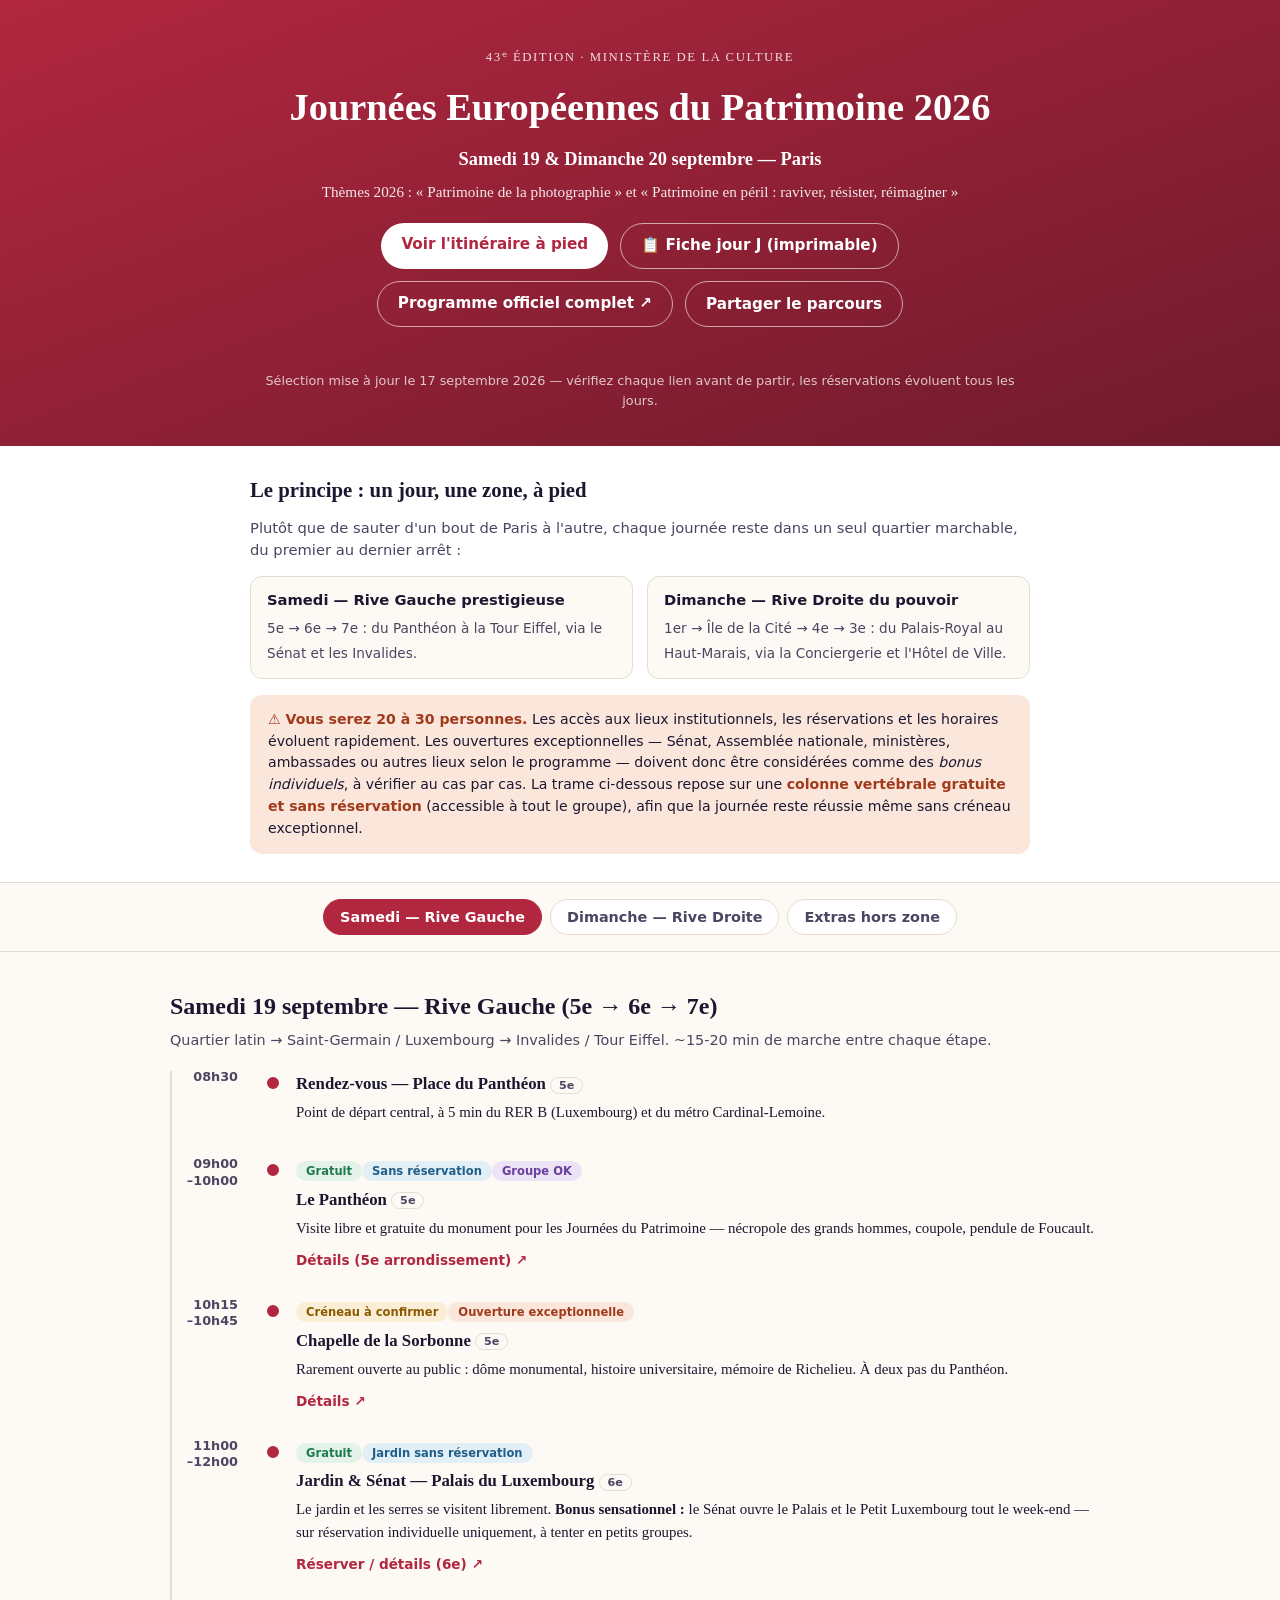
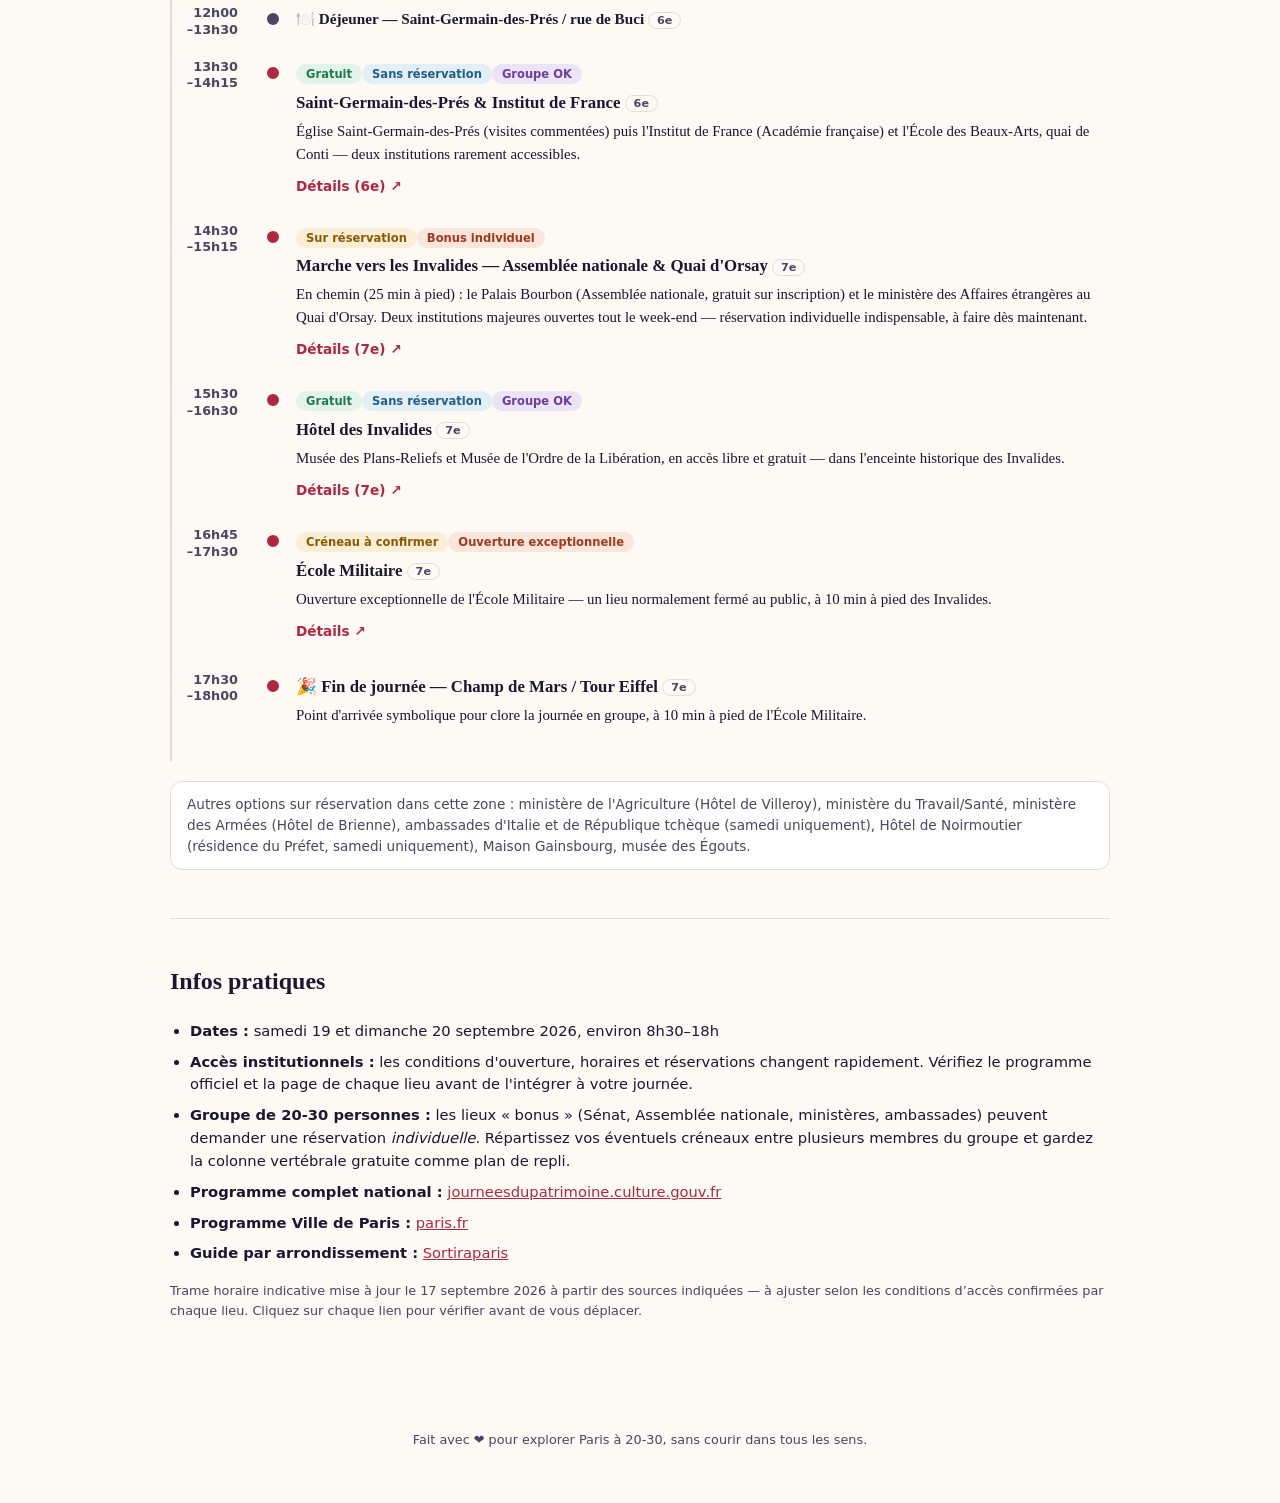
==== commit 31df0043: "feat: ajoute une fiche jour J dense et imprimable Inspirée des feuilles de route des éditions précéd" ====
--- a/index.html
+++ b/index.html
@@ -31,6 +31,7 @@
     <p class="themes">Thèmes 2026 : « Patrimoine de la photographie » et « Patrimoine en péril : raviver, résister, réimaginer »</p>
     <div class="hero-actions">
       <a class="btn btn-primary" href="#itineraire">Voir l'itinéraire à pied</a>
+      <a class="btn btn-ghost" href="fiche.html">📋 Fiche jour J (imprimable)</a>
       <a class="btn btn-ghost" href="https://journeesdupatrimoine.culture.gouv.fr/programme" target="_blank" rel="noopener">Programme officiel complet ↗</a>
       <button class="btn btn-ghost share-button" type="button" data-share-button data-share-text="Deux itinéraires à pied pour les Journées européennes du patrimoine 2026 à Paris : une zone par jour et une trame gratuite pour le groupe.">Partager le parcours</button>
     </div>
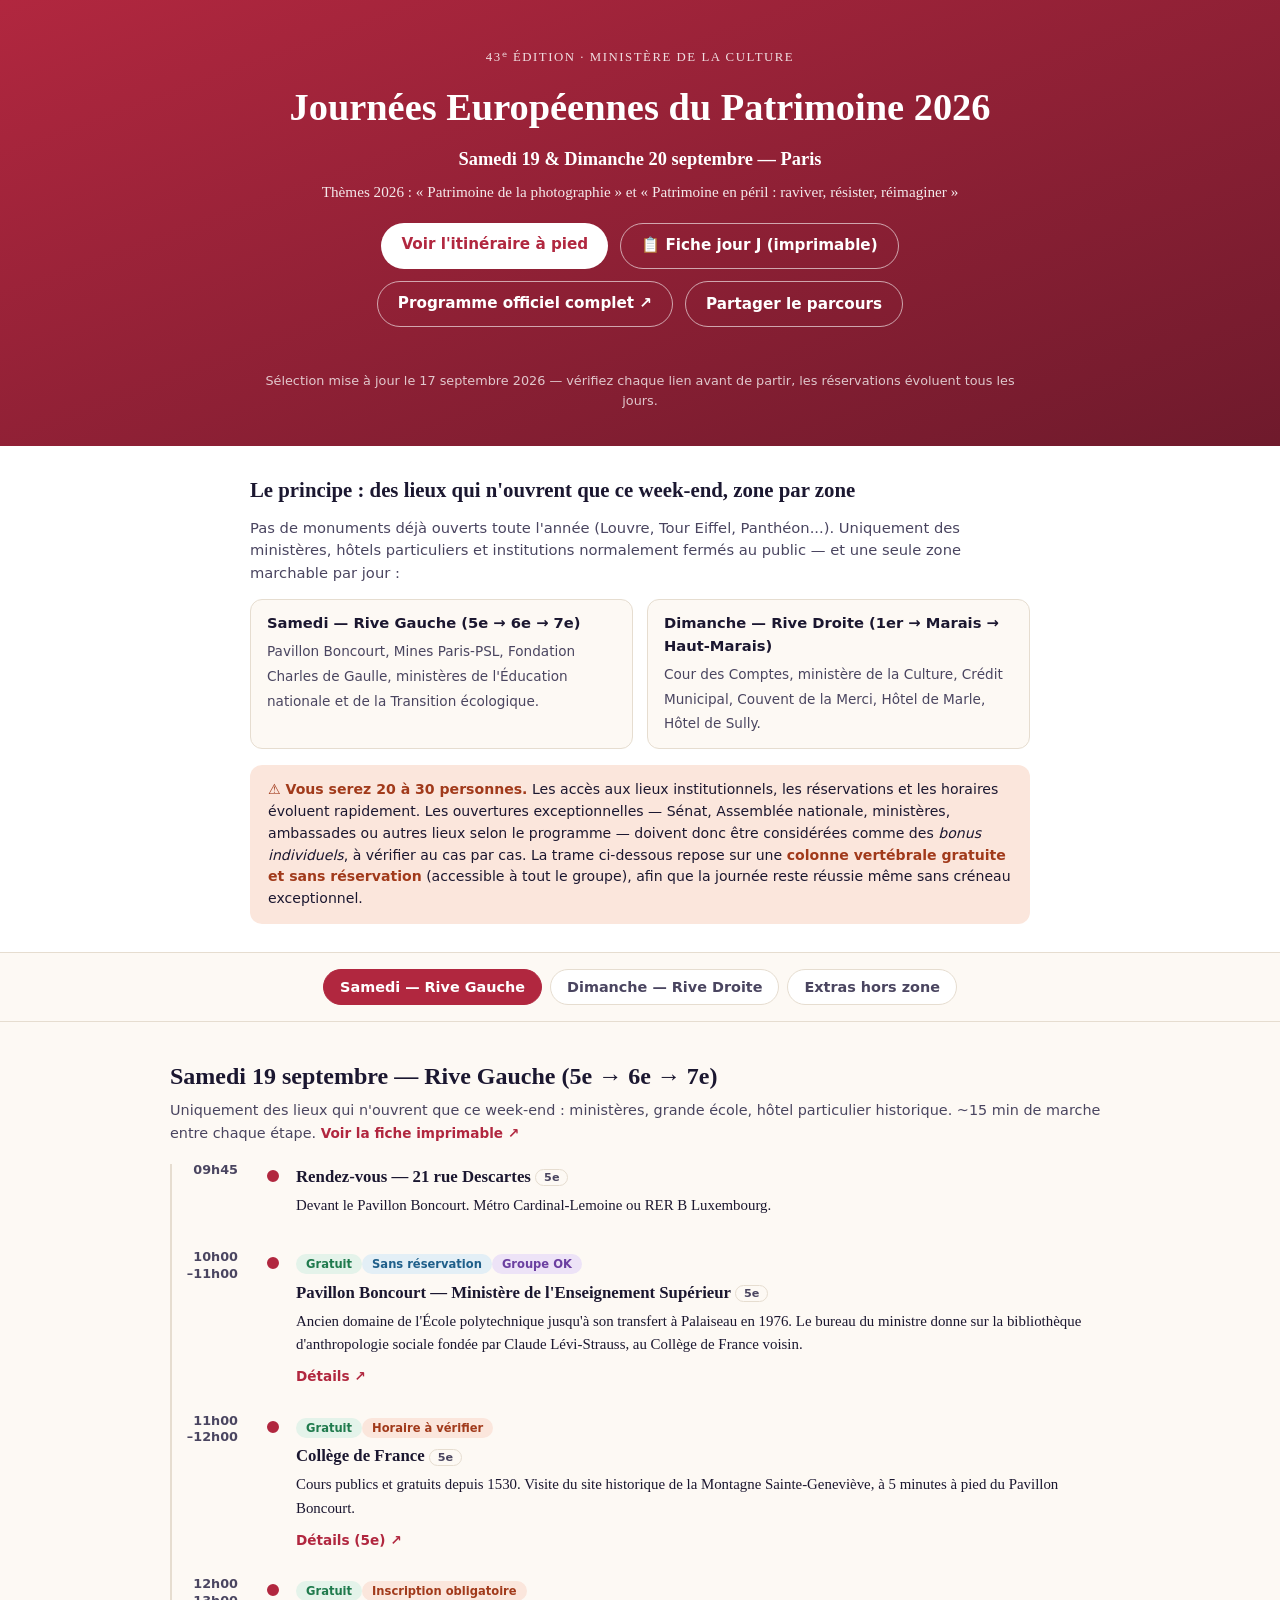
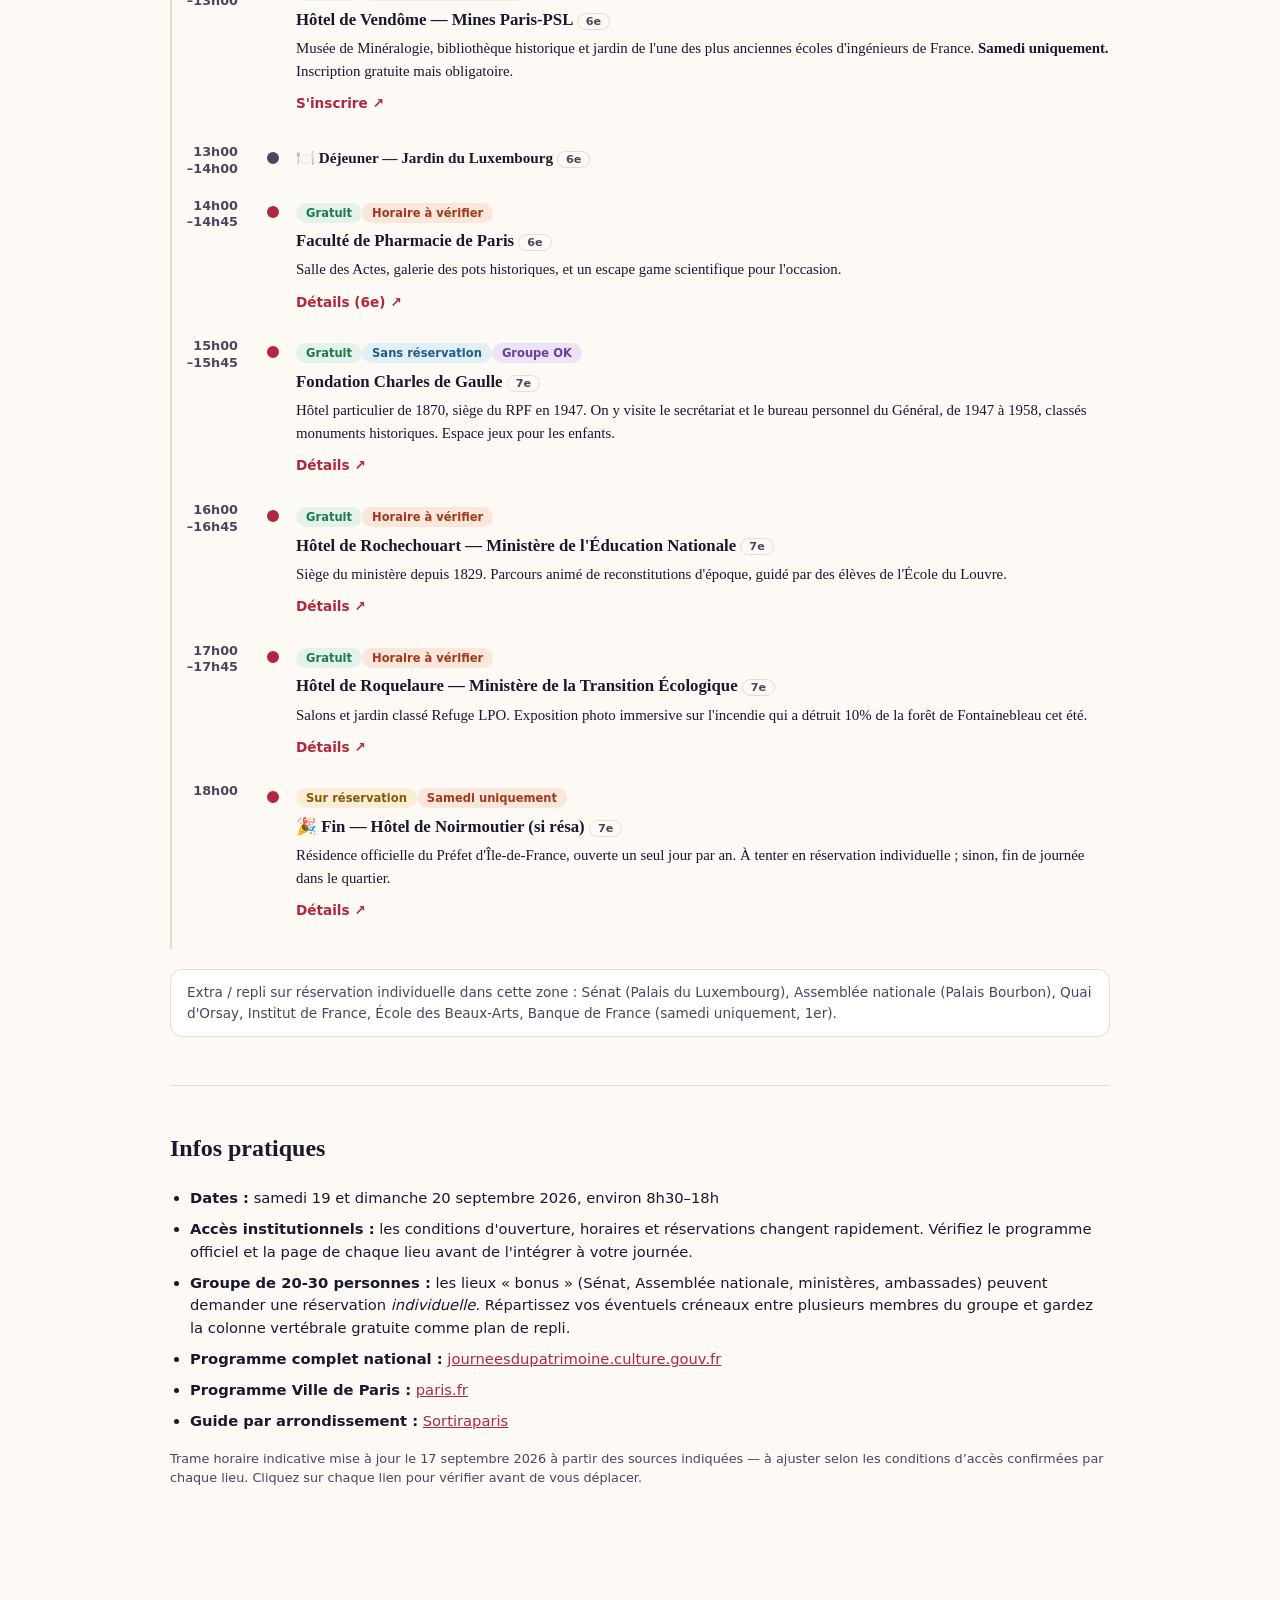
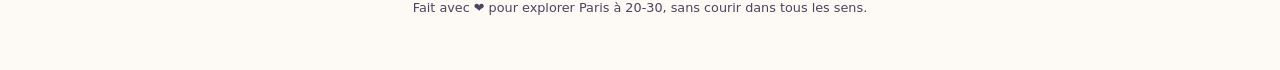
==== commit e6db540f: "feat: remplace les lieux génériques par les vraies pépites 2026 Les deux Excel fournis n'étaient pas" ====
--- a/index.html
+++ b/index.html
@@ -42,16 +42,16 @@
 
 <section class="concept">
   <div class="concept-inner">
-    <h2>Le principe : un jour, une zone, à pied</h2>
-    <p>Plutôt que de sauter d'un bout de Paris à l'autre, chaque journée reste dans un seul quartier marchable, du premier au dernier arrêt :</p>
+    <h2>Le principe : des lieux qui n'ouvrent que ce week-end, zone par zone</h2>
+    <p>Pas de monuments déjà ouverts toute l'année (Louvre, Tour Eiffel, Panthéon...). Uniquement des ministères, hôtels particuliers et institutions normalement fermés au public — et une seule zone marchable par jour :</p>
     <div class="concept-cols">
       <div>
-        <strong>Samedi — Rive Gauche prestigieuse</strong>
-        <span>5e → 6e → 7e : du Panthéon à la Tour Eiffel, via le Sénat et les Invalides.</span>
+        <strong>Samedi — Rive Gauche (5e → 6e → 7e)</strong>
+        <span>Pavillon Boncourt, Mines Paris-PSL, Fondation Charles de Gaulle, ministères de l'Éducation nationale et de la Transition écologique.</span>
       </div>
       <div>
-        <strong>Dimanche — Rive Droite du pouvoir</strong>
-        <span>1er → Île de la Cité → 4e → 3e : du Palais-Royal au Haut-Marais, via la Conciergerie et l'Hôtel de Ville.</span>
+        <strong>Dimanche — Rive Droite (1er → Marais → Haut-Marais)</strong>
+        <span>Cour des Comptes, ministère de la Culture, Crédit Municipal, Couvent de la Merci, Hôtel de Marle, Hôtel de Sully.</span>
       </div>
     </div>
     <div class="callout">
@@ -71,117 +71,119 @@
   <!-- ===================== JOUR 1 : RIVE GAUCHE ===================== -->
   <section class="day" data-day="1">
     <h2 class="day-title">Samedi 19 septembre — Rive Gauche (5e → 6e → 7e)</h2>
-    <p class="sub">Quartier latin → Saint-Germain / Luxembourg → Invalides / Tour Eiffel. ~15-20 min de marche entre chaque étape.</p>
+    <p class="sub">Uniquement des lieux qui n'ouvrent que ce week-end : ministères, grande école, hôtel particulier historique. ~15 min de marche entre chaque étape. <a class="link" href="fiche.html">Voir la fiche imprimable ↗</a></p>
 
     <ol class="timeline">
 
       <li class="stop">
-        <div class="stop-time">08h30</div>
-        <div class="stop-body">
-          <h4>Rendez-vous — Place du Panthéon <span class="zone">5e</span></h4>
-          <p>Point de départ central, à 5 min du RER B (Luxembourg) et du métro Cardinal-Lemoine.</p>
-        </div>
-      </li>
-
-      <li class="stop">
-        <div class="stop-time">09h00<br>–10h00</div>
-        <div class="stop-body">
-          <span class="chip chip-free">Gratuit</span><span class="chip chip-open">Sans réservation</span><span class="chip chip-group">Groupe OK</span>
-          <h4>Le Panthéon <span class="zone">5e</span></h4>
-          <p>Visite libre et gratuite du monument pour les Journées du Patrimoine — nécropole des grands hommes, coupole, pendule de Foucault.</p>
-          <a class="link" href="https://www.sortiraparis.com/actualites/journees-du-patrimoine/guides/318693-journees-du-patrimoine-paris-2026-le-programme-des-visites-dans-le-5e-arrondissement" target="_blank" rel="noopener">Détails (5e arrondissement) ↗</a>
-        </div>
-      </li>
-
-      <li class="stop">
-        <div class="stop-time">10h15<br>–10h45</div>
-        <div class="stop-body">
-          <span class="chip chip-paid">Créneau à confirmer</span><span class="chip chip-warn">Ouverture exceptionnelle</span>
-          <h4>Chapelle de la Sorbonne <span class="zone">5e</span></h4>
-          <p>Rarement ouverte au public : dôme monumental, histoire universitaire, mémoire de Richelieu. À deux pas du Panthéon.</p>
-          <a class="link" href="https://www.sortiraparis.com/actualites/journees-du-patrimoine/guides/318693-journees-du-patrimoine-paris-2026-le-programme-des-visites-dans-le-5e-arrondissement" target="_blank" rel="noopener">Détails ↗</a>
+        <div class="stop-time">09h45</div>
+        <div class="stop-body">
+          <h4>Rendez-vous — 21 rue Descartes <span class="zone">5e</span></h4>
+          <p>Devant le Pavillon Boncourt. Métro Cardinal-Lemoine ou RER B Luxembourg.</p>
+        </div>
+      </li>
+
+      <li class="stop">
+        <div class="stop-time">10h00<br>–11h00</div>
+        <div class="stop-body">
+          <span class="chip chip-free">Gratuit</span><span class="chip chip-open">Sans réservation</span><span class="chip chip-group">Groupe OK</span>
+          <h4>Pavillon Boncourt — Ministère de l'Enseignement Supérieur <span class="zone">5e</span></h4>
+          <p>Ancien domaine de l'École polytechnique jusqu'à son transfert à Palaiseau en 1976. Le bureau du ministre donne sur la bibliothèque d'anthropologie sociale fondée par Claude Lévi-Strauss, au Collège de France voisin.</p>
+          <a class="link" href="https://www.enseignementsup-recherche.gouv.fr/fr/journees-europeennes-du-patrimoine-2026-104107" target="_blank" rel="noopener">Détails ↗</a>
         </div>
       </li>
 
       <li class="stop">
         <div class="stop-time">11h00<br>–12h00</div>
         <div class="stop-body">
-          <span class="chip chip-free">Gratuit</span><span class="chip chip-open">Jardin sans réservation</span>
-          <h4>Jardin &amp; Sénat — Palais du Luxembourg <span class="zone">6e</span></h4>
-          <p>Le jardin et les serres se visitent librement. <strong>Bonus sensationnel :</strong> le Sénat ouvre le Palais et le Petit Luxembourg tout le week-end — sur réservation individuelle uniquement, à tenter en petits groupes.</p>
-          <a class="link" href="https://www.sortiraparis.com/actualites/journees-du-patrimoine/guides/318679-journees-du-patrimoine-2026-le-programme-des-visites-dans-le-6e-arrondissement-de-paris" target="_blank" rel="noopener">Réserver / détails (6e) ↗</a>
+          <span class="chip chip-free">Gratuit</span><span class="chip chip-warn">Horaire à vérifier</span>
+          <h4>Collège de France <span class="zone">5e</span></h4>
+          <p>Cours publics et gratuits depuis 1530. Visite du site historique de la Montagne Sainte-Geneviève, à 5 minutes à pied du Pavillon Boncourt.</p>
+          <a class="link" href="https://www.sortiraparis.com/actualites/journees-du-patrimoine/guides/318693-journees-du-patrimoine-paris-2026-le-programme-des-visites-dans-le-5e-arrondissement" target="_blank" rel="noopener">Détails (5e) ↗</a>
+        </div>
+      </li>
+
+      <li class="stop">
+        <div class="stop-time">12h00<br>–13h00</div>
+        <div class="stop-body">
+          <span class="chip chip-free">Gratuit</span><span class="chip chip-warn">Inscription obligatoire</span>
+          <h4>Hôtel de Vendôme — Mines Paris-PSL <span class="zone">6e</span></h4>
+          <p>Musée de Minéralogie, bibliothèque historique et jardin de l'une des plus anciennes écoles d'ingénieurs de France. <strong>Samedi uniquement.</strong> Inscription gratuite mais obligatoire.</p>
+          <a class="link" href="https://www.minesparis.psl.eu/blog/evenements/journees-europeennes-du-patrimoine-jep-2026-mines-paris-psl/" target="_blank" rel="noopener">S'inscrire ↗</a>
         </div>
       </li>
 
       <li class="stop stop-break">
-        <div class="stop-time">12h00<br>–13h30</div>
-        <div class="stop-body">
-          <h4>🍽️ Déjeuner — Saint-Germain-des-Prés / rue de Buci <span class="zone">6e</span></h4>
-        </div>
-      </li>
-
-      <li class="stop">
-        <div class="stop-time">13h30<br>–14h15</div>
-        <div class="stop-body">
-          <span class="chip chip-free">Gratuit</span><span class="chip chip-open">Sans réservation</span><span class="chip chip-group">Groupe OK</span>
-          <h4>Saint-Germain-des-Prés &amp; Institut de France <span class="zone">6e</span></h4>
-          <p>Église Saint-Germain-des-Prés (visites commentées) puis l'Institut de France (Académie française) et l'École des Beaux-Arts, quai de Conti — deux institutions rarement accessibles.</p>
+        <div class="stop-time">13h00<br>–14h00</div>
+        <div class="stop-body">
+          <h4>🍽️ Déjeuner — Jardin du Luxembourg <span class="zone">6e</span></h4>
+        </div>
+      </li>
+
+      <li class="stop">
+        <div class="stop-time">14h00<br>–14h45</div>
+        <div class="stop-body">
+          <span class="chip chip-free">Gratuit</span><span class="chip chip-warn">Horaire à vérifier</span>
+          <h4>Faculté de Pharmacie de Paris <span class="zone">6e</span></h4>
+          <p>Salle des Actes, galerie des pots historiques, et un escape game scientifique pour l'occasion.</p>
           <a class="link" href="https://www.sortiraparis.com/actualites/journees-du-patrimoine/guides/318679-journees-du-patrimoine-2026-le-programme-des-visites-dans-le-6e-arrondissement-de-paris" target="_blank" rel="noopener">Détails (6e) ↗</a>
         </div>
       </li>
 
       <li class="stop">
-        <div class="stop-time">14h30<br>–15h15</div>
-        <div class="stop-body">
-          <span class="chip chip-paid">Sur réservation</span><span class="chip chip-warn">Bonus individuel</span>
-          <h4>Marche vers les Invalides — Assemblée nationale &amp; Quai d'Orsay <span class="zone">7e</span></h4>
-          <p>En chemin (25 min à pied) : le Palais Bourbon (Assemblée nationale, gratuit sur inscription) et le ministère des Affaires étrangères au Quai d'Orsay. Deux institutions majeures ouvertes tout le week-end — réservation individuelle indispensable, à faire dès maintenant.</p>
-          <a class="link" href="https://www.sortiraparis.com/actualites/journees-du-patrimoine/guides/318687-journees-du-patrimoine-2026-partez-a-la-decouverte-du-7e-arrondissement-de-paris" target="_blank" rel="noopener">Détails (7e) ↗</a>
-        </div>
-      </li>
-
-      <li class="stop">
-        <div class="stop-time">15h30<br>–16h30</div>
-        <div class="stop-body">
-          <span class="chip chip-free">Gratuit</span><span class="chip chip-open">Sans réservation</span><span class="chip chip-group">Groupe OK</span>
-          <h4>Hôtel des Invalides <span class="zone">7e</span></h4>
-          <p>Musée des Plans-Reliefs et Musée de l'Ordre de la Libération, en accès libre et gratuit — dans l'enceinte historique des Invalides.</p>
-          <a class="link" href="https://www.sortiraparis.com/actualites/journees-du-patrimoine/guides/318687-journees-du-patrimoine-2026-partez-a-la-decouverte-du-7e-arrondissement-de-paris" target="_blank" rel="noopener">Détails (7e) ↗</a>
-        </div>
-      </li>
-
-      <li class="stop">
-        <div class="stop-time">16h45<br>–17h30</div>
-        <div class="stop-body">
-          <span class="chip chip-paid">Créneau à confirmer</span><span class="chip chip-warn">Ouverture exceptionnelle</span>
-          <h4>École Militaire <span class="zone">7e</span></h4>
-          <p>Ouverture exceptionnelle de l'École Militaire — un lieu normalement fermé au public, à 10 min à pied des Invalides.</p>
+        <div class="stop-time">15h00<br>–15h45</div>
+        <div class="stop-body">
+          <span class="chip chip-free">Gratuit</span><span class="chip chip-open">Sans réservation</span><span class="chip chip-group">Groupe OK</span>
+          <h4>Fondation Charles de Gaulle <span class="zone">7e</span></h4>
+          <p>Hôtel particulier de 1870, siège du RPF en 1947. On y visite le secrétariat et le bureau personnel du Général, de 1947 à 1958, classés monuments historiques. Espace jeux pour les enfants.</p>
+          <a class="link" href="https://www.charles-de-gaulle.org/blog/2026/09/12/journees-europeennes-du-patrimoine-2026-la-suite-de-la-bataille-de-gaulle-a-solferino/" target="_blank" rel="noopener">Détails ↗</a>
+        </div>
+      </li>
+
+      <li class="stop">
+        <div class="stop-time">16h00<br>–16h45</div>
+        <div class="stop-body">
+          <span class="chip chip-free">Gratuit</span><span class="chip chip-warn">Horaire à vérifier</span>
+          <h4>Hôtel de Rochechouart — Ministère de l'Éducation Nationale <span class="zone">7e</span></h4>
+          <p>Siège du ministère depuis 1829. Parcours animé de reconstitutions d'époque, guidé par des élèves de l'École du Louvre.</p>
+          <a class="link" href="https://journeesdupatrimoine.culture.gouv.fr/w/391796/evenement/19787431/visite-du-ministere-de-leducation-nationale" target="_blank" rel="noopener">Détails ↗</a>
+        </div>
+      </li>
+
+      <li class="stop">
+        <div class="stop-time">17h00<br>–17h45</div>
+        <div class="stop-body">
+          <span class="chip chip-free">Gratuit</span><span class="chip chip-warn">Horaire à vérifier</span>
+          <h4>Hôtel de Roquelaure — Ministère de la Transition Écologique <span class="zone">7e</span></h4>
+          <p>Salons et jardin classé Refuge LPO. Exposition photo immersive sur l'incendie qui a détruit 10% de la forêt de Fontainebleau cet été.</p>
+          <a class="link" href="https://www.ecologie.gouv.fr/presse/journees-du-patrimoine-2026-lhotel-roquelaure-ouvre-ses-portes-programme-inedit" target="_blank" rel="noopener">Détails ↗</a>
+        </div>
+      </li>
+
+      <li class="stop">
+        <div class="stop-time">18h00</div>
+        <div class="stop-body">
+          <span class="chip chip-paid">Sur réservation</span><span class="chip chip-warn">Samedi uniquement</span>
+          <h4>🎉 Fin — Hôtel de Noirmoutier (si résa) <span class="zone">7e</span></h4>
+          <p>Résidence officielle du Préfet d'Île-de-France, ouverte un seul jour par an. À tenter en réservation individuelle ; sinon, fin de journée dans le quartier.</p>
           <a class="link" href="https://www.sortiraparis.com/actualites/journees-du-patrimoine/guides/318687-journees-du-patrimoine-2026-partez-a-la-decouverte-du-7e-arrondissement-de-paris" target="_blank" rel="noopener">Détails ↗</a>
         </div>
       </li>
 
-      <li class="stop">
-        <div class="stop-time">17h30<br>–18h00</div>
-        <div class="stop-body">
-          <h4>🎉 Fin de journée — Champ de Mars / Tour Eiffel <span class="zone">7e</span></h4>
-          <p>Point d'arrivée symbolique pour clore la journée en groupe, à 10 min à pied de l'École Militaire.</p>
-        </div>
-      </li>
-
     </ol>
 
-    <p class="also-in-zone">Autres options sur réservation dans cette zone : ministère de l'Agriculture (Hôtel de Villeroy), ministère du Travail/Santé, ministère des Armées (Hôtel de Brienne), ambassades d'Italie et de République tchèque (samedi uniquement), Hôtel de Noirmoutier (résidence du Préfet, samedi uniquement), Maison Gainsbourg, musée des Égouts.</p>
+    <p class="also-in-zone">Extra / repli sur réservation individuelle dans cette zone : Sénat (Palais du Luxembourg), Assemblée nationale (Palais Bourbon), Quai d'Orsay, Institut de France, École des Beaux-Arts, Banque de France (samedi uniquement, 1er).</p>
   </section>
 
   <!-- ===================== JOUR 2 : RIVE DROITE ===================== -->
   <section class="day" data-day="2" hidden>
-    <h2 class="day-title">Dimanche 20 septembre — Rive Droite du pouvoir (1er → Île de la Cité → 4e → 3e)</h2>
-    <p class="sub">Palais-Royal → Tuileries → Île de la Cité → Marais → Haut-Marais. ~15-20 min de marche entre chaque étape.</p>
+    <h2 class="day-title">Dimanche 20 septembre — Rive Droite (1er → Marais → Haut-Marais)</h2>
+    <p class="sub">Uniquement des lieux qui n'ouvrent que ce week-end : cour des comptes, ministère, hôtels particuliers rarement accessibles. ~15 min de marche entre chaque étape. <a class="link" href="fiche.html">Voir la fiche imprimable ↗</a></p>
 
     <ol class="timeline">
 
       <li class="stop">
-        <div class="stop-time">08h30</div>
+        <div class="stop-time">09h30</div>
         <div class="stop-body">
           <h4>Rendez-vous — Jardins du Palais-Royal <span class="zone">1er</span></h4>
           <p>Métro Palais-Royal – Musée du Louvre, à 2 min à pied.</p>
@@ -189,93 +191,95 @@
       </li>
 
       <li class="stop">
-        <div class="stop-time">09h00<br>–09h45</div>
-        <div class="stop-body">
-          <span class="chip chip-free">Gratuit</span><span class="chip chip-open">Jardins sans réservation</span><span class="chip chip-group">Groupe OK</span>
-          <h4>Palais-Royal &amp; Cour des Comptes <span class="zone">1er</span></h4>
-          <p>Jardins du Palais-Royal en accès libre, et la Cour des Comptes ouvre ses portes sans réservation. <strong>Bonus sensationnel :</strong> Conseil d'État, Conseil constitutionnel et ministère de la Culture, également au Palais-Royal, sur réservation individuelle.</p>
+        <div class="stop-time">10h00<br>–11h00</div>
+        <div class="stop-body">
+          <span class="chip chip-free">Gratuit</span><span class="chip chip-open">Sans réservation</span><span class="chip chip-group">Groupe OK</span>
+          <h4>Cour des Comptes <span class="zone">1er</span></h4>
+          <p>Dialogue citoyen inédit avec les magistrats financiers, rue Cambon — un lieu de pouvoir qui ne s'ouvre jamais autrement.</p>
           <a class="link" href="https://www.sortiraparis.com/actualites/journees-du-patrimoine/guides/318670-journees-du-patrimoine-2026-a-paris-le-programme-incontournable-dans-le-1er-arrondissement" target="_blank" rel="noopener">Détails (1er) ↗</a>
         </div>
       </li>
 
       <li class="stop">
-        <div class="stop-time">10h00<br>–10h45</div>
-        <div class="stop-body">
-          <span class="chip chip-free">Gratuit</span><span class="chip chip-open">Sans réservation</span><span class="chip chip-group">Groupe OK</span>
-          <h4>Jardin des Tuileries <span class="zone">1er</span></h4>
-          <p>Promenades commentées gratuites dans le jardin historique, entre Louvre et Concorde.</p>
+        <div class="stop-time">11h00<br>–12h00</div>
+        <div class="stop-body">
+          <span class="chip chip-free">Gratuit</span><span class="chip chip-warn">Horaire à vérifier</span>
+          <h4>Ministère de la Culture — Palais-Royal <span class="zone">1er</span></h4>
+          <p>Bureaux du ministère au cœur même du Palais-Royal. <strong>Bonus sensationnel :</strong> Conseil d'État et Conseil constitutionnel, également au Palais-Royal, sur réservation individuelle.</p>
           <a class="link" href="https://www.sortiraparis.com/actualites/journees-du-patrimoine/guides/318670-journees-du-patrimoine-2026-a-paris-le-programme-incontournable-dans-le-1er-arrondissement" target="_blank" rel="noopener">Détails ↗</a>
         </div>
       </li>
 
-      <li class="stop">
-        <div class="stop-time">11h00<br>–12h00</div>
-        <div class="stop-body">
-          <span class="chip chip-free">Gratuit</span><span class="chip chip-open">Visite libre</span><span class="chip chip-group">Groupe OK</span>
-          <h4>Île de la Cité — Conciergerie &amp; Sainte-Chapelle <span class="zone">1er/4e</span></h4>
-          <p>La Conciergerie, ancienne prison de la Révolution, se visite librement et gratuitement. La Sainte-Chapelle et ses vitraux, juste à côté, complètent la visite (créneau à confirmer).</p>
-          <a class="link" href="https://www.sortiraparis.com/actualites/journees-du-patrimoine/guides/318670-journees-du-patrimoine-2026-a-paris-le-programme-incontournable-dans-le-1er-arrondissement" target="_blank" rel="noopener">Détails ↗</a>
-        </div>
-      </li>
-
       <li class="stop stop-break">
-        <div class="stop-time">12h00<br>–13h30</div>
-        <div class="stop-body">
-          <h4>🍽️ Déjeuner — Île Saint-Louis <span class="zone">4e</span></h4>
-        </div>
-      </li>
-
-      <li class="stop">
-        <div class="stop-time">13h30<br>–14h15</div>
-        <div class="stop-body">
-          <span class="chip chip-free">Gratuit</span><span class="chip chip-warn">Hôtel de Ville sur résa</span>
-          <h4>Hôtel de Ville &amp; Mémorial des Martyrs de la Déportation <span class="zone">4e</span></h4>
-          <p>Le Mémorial, sur l'Île de la Cité, se visite librement et gratuitement — un lieu de mémoire poignant. L'Hôtel de Ville, juste après, ouvre ses salons sur réservation individuelle.</p>
-          <a class="link" href="https://www.sortiraparis.com/actualites/journees-du-patrimoine/guides/318677-journees-du-patrimoine-2026-les-bons-plans-et-animations-dans-le-4e-arrondissement" target="_blank" rel="noopener">Détails (4e) ↗</a>
-        </div>
-      </li>
-
-      <li class="stop">
-        <div class="stop-time">14h30<br>–15h15</div>
-        <div class="stop-body">
-          <span class="chip chip-free">Gratuit</span><span class="chip chip-open">Sans réservation</span><span class="chip chip-group">Groupe OK</span>
-          <h4>Le Marais — Saint-Gervais &amp; Mémorial de la Shoah <span class="zone">4e</span></h4>
-          <p>Église Saint-Gervais-Saint-Protais (visite et concert d'orgue) et le Mémorial de la Shoah, en accès libre et gratuit.</p>
+        <div class="stop-time">12h00<br>–13h00</div>
+        <div class="stop-body">
+          <h4>🍽️ Déjeuner — Jardin du Palais-Royal <span class="zone">1er</span></h4>
+        </div>
+      </li>
+
+      <li class="stop">
+        <div class="stop-time">13h00<br>–13h45</div>
+        <div class="stop-body">
+          <span class="chip chip-free">Gratuit</span><span class="chip chip-warn">Horaire à vérifier</span>
+          <h4>Crédit Municipal de Paris <span class="zone">Marais</span></h4>
+          <p>L'ancien Mont-de-Piété : la banque publique des objets mis en gage, fondée en 1777 — une institution méconnue, jamais ouverte au public autrement.</p>
           <a class="link" href="https://www.sortiraparis.com/actualites/journees-du-patrimoine/guides/318677-journees-du-patrimoine-2026-les-bons-plans-et-animations-dans-le-4e-arrondissement" target="_blank" rel="noopener">Détails ↗</a>
         </div>
       </li>
 
       <li class="stop">
-        <div class="stop-time">15h30<br>–16h15</div>
-        <div class="stop-body">
-          <span class="chip chip-free">Gratuit</span><span class="chip chip-open">Sans réservation</span><span class="chip chip-group">Groupe OK</span>
-          <h4>Haut-Marais — Carnavalet ou Picasso <span class="zone">3e</span></h4>
-          <p>Le musée Carnavalet (histoire de Paris) ou le musée Picasso, gratuits ce week-end — à choisir selon les goûts du groupe, ils sont à 5 min l'un de l'autre.</p>
+        <div class="stop-time">14h00<br>–14h45</div>
+        <div class="stop-body">
+          <span class="chip chip-free">Gratuit</span><span class="chip chip-warn">Horaire à vérifier</span>
+          <h4>Couvent de la Merci <span class="zone">Marais</span></h4>
+          <p>Ancien couvent de l'Ordre des Mercédaires, dont la mission au XVIIe siècle était de racheter les chrétiens réduits en esclavage par les Barbaresques. Cadrans solaires et escalier classés monuments historiques, rue des Archives.</p>
+          <a class="link" href="https://www.journees-du-patrimoine.com/SITE/couvent-merci--paris-362221.htm" target="_blank" rel="noopener">Détails ↗</a>
+        </div>
+      </li>
+
+      <li class="stop">
+        <div class="stop-time">15h00<br>–15h45</div>
+        <div class="stop-body">
+          <span class="chip chip-free">Gratuit</span><span class="chip chip-open">Sans réservation</span><span class="chip chip-group">Groupe OK</span>
+          <h4>Notre-Dame des Blancs-Manteaux <span class="zone">4e</span></h4>
+          <p>Orgues classées monument historique, avec un concert inclus dans la visite.</p>
+          <a class="link" href="https://www.sortiraparis.com/actualites/journees-du-patrimoine/guides/318677-journees-du-patrimoine-2026-les-bons-plans-et-animations-dans-le-4e-arrondissement" target="_blank" rel="noopener">Détails ↗</a>
+        </div>
+      </li>
+
+      <li class="stop">
+        <div class="stop-time">16h00<br>–16h45</div>
+        <div class="stop-body">
+          <span class="chip chip-free">Gratuit</span><span class="chip chip-open">Sans réservation</span><span class="chip chip-group">Groupe OK</span>
+          <h4>Hôtel de Marle — Institut Suédois <span class="zone">3e</span></h4>
+          <p>Un des plus beaux hôtels Renaissance du Marais, aujourd'hui siège de l'Institut Suédois.</p>
           <a class="link" href="https://www.sortiraparis.com/actualites/journees-du-patrimoine/guides/318813-journees-du-patrimoine-2026-a-paris-les-lieux-a-visiter-dans-le-3e-arrondissement" target="_blank" rel="noopener">Détails (3e) ↗</a>
         </div>
       </li>
 
       <li class="stop">
-        <div class="stop-time">16h30<br>–17h15</div>
-        <div class="stop-body">
-          <span class="chip chip-free">Gratuit</span><span class="chip chip-open">Sans réservation</span><span class="chip chip-group">Groupe OK</span>
-          <h4>Archives nationales &amp; Musée de la Chasse et de la Nature <span class="zone">3e</span></h4>
-          <p>Les Archives nationales dans leur hôtel particulier, et le surprenant Musée de la Chasse et de la Nature — deux visites libres et gratuites pour finir en douceur.</p>
-          <a class="link" href="https://www.sortiraparis.com/actualites/journees-du-patrimoine/guides/318813-journees-du-patrimoine-2026-a-paris-les-lieux-a-visiter-dans-le-3e-arrondissement" target="_blank" rel="noopener">Détails ↗</a>
-        </div>
-      </li>
-
-      <li class="stop">
-        <div class="stop-time">17h15<br>–18h00</div>
-        <div class="stop-body">
-          <h4>🎉 Fin de journée — Haut-Marais <span class="zone">3e</span></h4>
-          <p>Terrasses et bars du quartier pour clore le week-end en groupe.</p>
+        <div class="stop-time">17h00<br>–17h45</div>
+        <div class="stop-body">
+          <span class="chip chip-free">Gratuit</span><span class="chip chip-open">Sans réservation</span><span class="chip chip-group">Groupe OK</span>
+          <h4>Hôtel Lamoignon — Bibliothèque Historique de la Ville de Paris <span class="zone">4e</span></h4>
+          <p>Façade à pilastres colossaux unique à Paris, abritant le fonds patrimonial de la Ville.</p>
+          <a class="link" href="https://www.sortiraparis.com/actualites/journees-du-patrimoine/guides/318677-journees-du-patrimoine-2026-les-bons-plans-et-animations-dans-le-4e-arrondissement" target="_blank" rel="noopener">Détails ↗</a>
+        </div>
+      </li>
+
+      <li class="stop">
+        <div class="stop-time">17h45<br>–18h30</div>
+        <div class="stop-body">
+          <span class="chip chip-free">Gratuit</span><span class="chip chip-open">Sans réservation</span><span class="chip chip-group">Groupe OK</span>
+          <h4>🎉 Fin — Hôtel de Sully <span class="zone">4e</span></h4>
+          <p>Appartements privés de la Duchesse, habituellement fermés au public — belle façon de clore le week-end.</p>
+          <a class="link" href="https://www.sortiraparis.com/actualites/journees-du-patrimoine/guides/318677-journees-du-patrimoine-2026-les-bons-plans-et-animations-dans-le-4e-arrondissement" target="_blank" rel="noopener">Détails ↗</a>
         </div>
       </li>
 
     </ol>
 
-    <p class="also-in-zone">Autres options sur réservation dans cette zone : ministère de la Justice (Hôtel de Bourvallais), Cour d'appel (samedi uniquement), Bourse de Commerce (collection Pinault), ateliers d'art du Louvre, Banque de France (samedi uniquement), Tribunal Administratif, Tribunal de Commerce, Bibliothèque polonaise (samedi uniquement), Hôtel de Sully.</p>
+    <p class="also-in-zone">Extra / repli sur réservation individuelle dans cette zone : ministère de la Justice (Hôtel de Bourvallais), Tribunal de Commerce, Hôtel d'Aumont (Tribunal Administratif), Hôtel de Beauvais (Cour administrative), musée Cognacq-Jay.</p>
   </section>
 
   <!-- ===================== EXTRAS HORS ZONE ===================== -->
